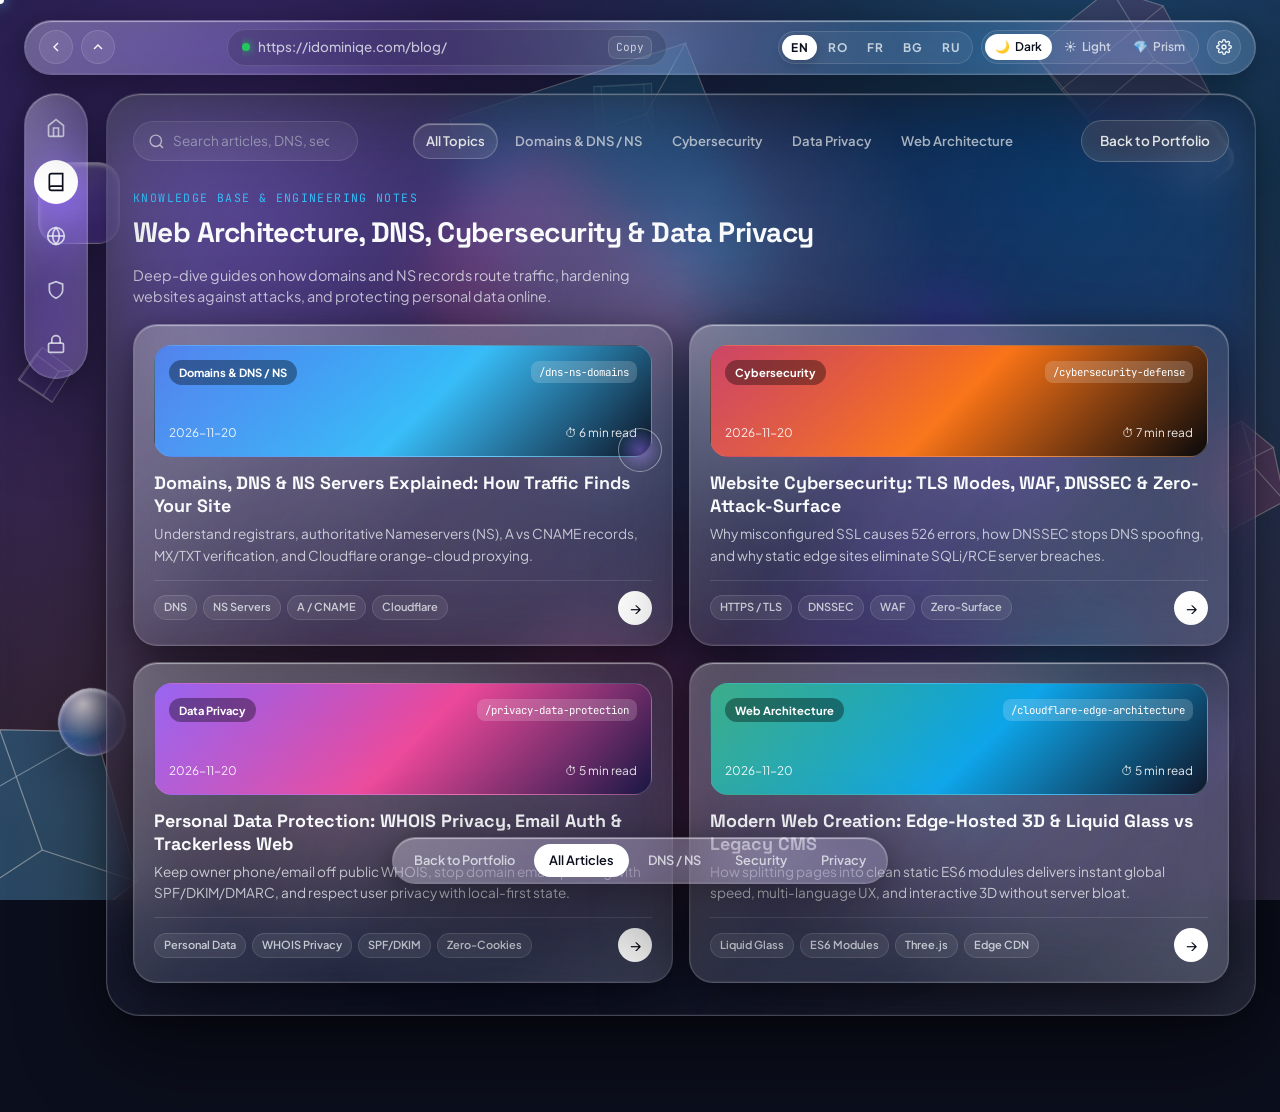
==== blog/index.html @ 0cf62711 "feat: add multi-page blog, dynamic omnibox URL, smooth scroll & 3D cube background animations" ====
<!DOCTYPE html>
<html lang="en" data-palette="aurora" data-lighting="dark">
<head>
  <meta charset="UTF-8" />
  <meta name="viewport" content="width=device-width, initial-scale=1.0, viewport-fit=cover" />
  <meta name="theme-color" content="#0b0e1c" />
  <title>iDominiqe Blog — Web Engineering, DNS, Cybersecurity &amp; Privacy</title>
  <meta name="description" content="Practical guides on websites, domains, DNS, NS servers, cybersecurity, and personal data protection by iDominiqe." />
  <link rel="preconnect" href="https://fonts.googleapis.com" />
  <link rel="preconnect" href="https://fonts.gstatic.com" crossorigin />
  <link href="https://fonts.googleapis.com/css2?family=Inter:wght@400;500;600;700&family=JetBrains+Mono:wght@500;700&family=Plus+Jakarta+Sans:wght@400;500;600;700;800&family=Space+Grotesk:wght@600;700&display=swap" rel="stylesheet" />
  <link rel="stylesheet" href="../css/style.css" />
  <link rel="stylesheet" href="../css/blog.css" />
</head>
<body class="custom-cursor-on">

  <div class="scroll-progress-track" aria-hidden="true"><div class="scroll-progress-bar" id="scroll-progress-bar"></div></div>

  <div class="bg-stage" aria-hidden="true">
    <canvas id="ambient-canvas"></canvas>
    <div class="bg-wallpaper" id="bg-wallpaper"></div>
    <div class="bg-dimmer"></div>
    <div class="bg-noise"></div>
  </div>

  <div class="floating-3d-layer" id="floating-3d-layer" aria-hidden="true">
    <div class="glass-artifact artifact-cube" data-depth="34"></div>
    <div class="glass-artifact artifact-sphere" data-depth="24"></div>
    <div class="glass-artifact artifact-ring" data-depth="40"></div>
    <div class="glass-artifact artifact-prism" data-depth="28"></div>
  </div>

  <div class="spatial-cursor" id="spatial-cursor" aria-hidden="true">
    <div class="cursor-halo" id="cursor-halo"></div>
    <div class="cursor-core" id="cursor-core"></div>
  </div>

  <div class="toast-pill liquid-glass" id="toast-pill" role="status" aria-live="polite"></div>

  <div class="parallax-stage">
    <header class="top-spatial-bar liquid-glass">
      <div class="bar-group">
        <a class="pill-icon-btn" href="../index.html" title="Back to Portfolio" aria-label="Back to Portfolio">
          <svg viewBox="0 0 24 24" fill="none" stroke="currentColor" stroke-width="2"><path d="m15 18-6-6 6-6"/></svg>
        </a>
        <button class="pill-icon-btn" id="scroll-top-btn" title="Scroll to top" aria-label="Scroll to top">
          <svg viewBox="0 0 24 24" fill="none" stroke="currentColor" stroke-width="2"><path d="m18 15-6-6-6 6"/></svg>
        </button>
      </div>

      <div class="domain-omnibox">
        <div class="domain-url">
          <span class="ssl-dot" title="Cloudflare SSL Active"></span>
          <span id="omnibox-url-text">https://idominiqe.com/blog/</span>
        </div>
        <div class="omnibox-actions">
          <button class="kbd-hint" id="copy-domain-btn">Copy</button>
        </div>
      </div>

      <div class="bar-group" style="flex-wrap: wrap;">
        <div class="lang-switcher" role="group" aria-label="Language switcher">
          <button class="lang-btn active" data-lang="en">EN</button>
          <button class="lang-btn" data-lang="ro">RO</button>
          <button class="lang-btn" data-lang="fr">FR</button>
          <button class="lang-btn" data-lang="bg">BG</button>
          <button class="lang-btn" data-lang="ru">RU</button>
        </div>
        <div class="lighting-quick-pill" role="group" aria-label="Lighting mode">
          <button class="light-mode-btn active" data-lighting-set="dark">🌙 <span class="btn-label" data-i18n="lighting.dark">Dark</span></button>
          <button class="light-mode-btn" data-lighting-set="light">☀️ <span class="btn-label" data-i18n="lighting.light">Light</span></button>
          <button class="light-mode-btn" data-lighting-set="iridescent">💎 <span class="btn-label" data-i18n="lighting.iridescent">Prism</span></button>
        </div>
        <button class="pill-icon-btn" id="open-studio-btn" title="Studio Theme & Animations" aria-label="Open Studio Controls">
          <svg viewBox="0 0 24 24" fill="none" stroke="currentColor" stroke-width="2"><circle cx="12" cy="12" r="3"/><path d="M19.4 15a1.65 1.65 0 0 0 .33 1.82l.06.06a2 2 0 1 1-2.83 2.83l-.06-.06a1.65 1.65 0 0 0-1.82-.33 1.65 1.65 0 0 0-1 1.51V21a2 2 0 0 1-4 0v-.09A1.65 1.65 0 0 0 9 19.4a1.65 1.65 0 0 0-1.82.33l-.06.06a2 2 0 1 1-2.83-2.83l.06-.06a1.65 1.65 0 0 0 .33-1.82 1.65 1.65 0 0 0-1.51-1H3a2 2 0 0 1 0-4h.09A1.65 1.65 0 0 0 4.6 9a1.65 1.65 0 0 0-.33-1.82l-.06-.06a2 2 0 1 1 2.83-2.83l.06.06a1.65 1.65 0 0 0 1.82.33H9a1.65 1.65 0 0 0 1-1.51V3a2 2 0 0 1 4 0v.09a1.65 1.65 0 0 0 1 1.51 1.65 1.65 0 0 0 1.82-.33l.06-.06a2 2 0 1 1 2.83 2.83l-.06.06a1.65 1.65 0 0 0-.33 1.82V9c.26.6.86 1 1.51 1H21a2 2 0 0 1 0 4h-.09a1.65 1.65 0 0 0-1.51 1z"/></svg>
        </button>
      </div>
    </header>

    <div class="spatial-workspace">
      <aside class="left-dock liquid-glass" aria-label="Blog navigation">
        <a class="dock-btn" href="../index.html" data-tooltip="Portfolio Home">
          <svg viewBox="0 0 24 24" fill="none" stroke="currentColor" stroke-width="2"><path d="m3 9 9-7 9 7v11a2 2 0 0 1-2 2H5a2 2 0 0 1-2-2z"/><polyline points="9 22 9 12 15 12 15 22"/></svg>
        </a>
        <a class="dock-btn active" href="./index.html" data-tooltip="Blog & Guides">
          <svg viewBox="0 0 24 24" fill="none" stroke="currentColor" stroke-width="2"><path d="M4 19.5v-15A2.5 2.5 0 0 1 6.5 2H20v20H6.5a2.5 2.5 0 0 1 0-5H20"/></svg>
        </a>
        <a class="dock-btn" href="./dns-ns-domains.html" data-tooltip="DNS & NS">
          <svg viewBox="0 0 24 24" fill="none" stroke="currentColor" stroke-width="2"><circle cx="12" cy="12" r="10"/><line x1="2" y1="12" x2="22" y2="12"/><path d="M12 2a15.3 15.3 0 0 1 4 10 15.3 15.3 0 0 1-4 10 15.3 15.3 0 0 1-4-10 15.3 15.3 0 0 1 4-10z"/></svg>
        </a>
        <a class="dock-btn" href="./cybersecurity-defense.html" data-tooltip="Cybersecurity">
          <svg viewBox="0 0 24 24" fill="none" stroke="currentColor" stroke-width="2"><path d="M12 22s8-4 8-10V5l-8-3-8 3v7c0 6 8 10 8 10z"/></svg>
        </a>
        <a class="dock-btn" href="./privacy-data-protection.html" data-tooltip="Data Privacy">
          <svg viewBox="0 0 24 24" fill="none" stroke="currentColor" stroke-width="2"><rect x="3" y="11" width="18" height="11" rx="2"/><path d="M7 11V7a5 5 0 0 1 10 0v4"/></svg>
        </a>
      </aside>

      <main class="main-glass-shell liquid-glass" id="main-shell">
        <div class="shell-header">
          <label class="search-pill">
            <svg viewBox="0 0 24 24" fill="none" stroke="currentColor" stroke-width="2"><circle cx="11" cy="11" r="8"/><path d="m21 21-4.35-4.35"/></svg>
            <input type="search" id="blog-search" data-blog-placeholder="searchPlaceholder" placeholder="Search articles, DNS, security..." />
          </label>

          <nav class="shell-tabs" id="blog-topic-tabs" aria-label="Blog topics"></nav>

          <a href="../index.html" class="btn-secondary-glass" data-blog-i18n="backHome">Back to Portfolio</a>
        </div>

        <section class="shell-section">
          <div class="section-head">
            <div>
              <div class="section-kicker" data-blog-i18n="kicker">Knowledge Base &amp; Engineering Notes</div>
              <h1 class="section-title" data-blog-i18n="heading">Web Architecture, DNS, Cybersecurity &amp; Data Privacy</h1>
            </div>
            <p class="section-sub" data-blog-i18n="sub">Deep-dive guides on how domains and NS records route traffic, hardening websites against attacks, and protecting personal data online.</p>
          </div>

          <div class="blog-grid" id="blog-hub-grid"></div>
        </section>
      </main>
    </div>
  </div>

  <nav class="bottom-pill-nav liquid-glass" aria-label="Blog navigation bar">
    <a class="bottom-nav-btn" href="../index.html" data-blog-i18n="backHome">Home</a>
    <a class="bottom-nav-btn active" href="./index.html" data-blog-i18n="backBlog">Blog</a>
    <a class="bottom-nav-btn" href="./dns-ns-domains.html">DNS / NS</a>
    <a class="bottom-nav-btn" href="./cybersecurity-defense.html">Security</a>
    <a class="bottom-nav-btn" href="./privacy-data-protection.html">Privacy</a>
  </nav>

  <!-- STUDIO FX DRAWER -->
  <div class="studio-drawer-backdrop" id="studio-backdrop"></div>
  <aside class="studio-drawer liquid-glass" id="studio-drawer" aria-label="Studio Controls">
    <div class="panel-head-row">
      <h2 class="panel-title">✨ <span data-i18n="drawer.title">Studio Lighting &amp; Background</span></h2>
      <button class="pill-icon-btn" id="close-studio-btn" aria-label="Close">✕</button>
    </div>

    <div class="drawer-group">
      <span class="drawer-group-title" data-i18n="drawer.animations">Background 3D Animations</span>
      <div class="anim-quick-pills" id="drawer-anim-list"></div>
    </div>

    <div class="drawer-group">
      <span class="drawer-group-title" data-i18n="drawer.palettes">Color Palettes</span>
      <div class="palette-quick-pills" id="drawer-palette-list"></div>
    </div>

    <div class="drawer-group">
      <span class="drawer-group-title" data-i18n="drawer.background">Custom Wallpaper</span>
      <div style="display:flex; gap:6px;">
        <input class="glass-input" id="custom-bg-url" type="url" data-i18n-placeholder="drawer.bgUrlPlaceholder" placeholder="Paste image URL..." />
        <button class="btn-secondary-glass" id="apply-bg-url" style="padding:8px 12px;" data-i18n="drawer.bgApply">Apply</button>
      </div>
      <div style="display:flex; gap:8px; flex-wrap:wrap;">
        <label class="btn-secondary-glass" style="flex:1; justify-content:center;">
          <input type="file" id="upload-bg-file" accept="image/*" hidden />
          <span data-i18n="drawer.bgUpload">Upload Background</span>
        </label>
        <button class="btn-secondary-glass" id="reset-bg-btn" data-i18n="drawer.bgReset">Reset</button>
      </div>
    </div>

    <div class="drawer-group" style="border-bottom:none;">
      <span class="drawer-group-title" data-i18n="drawer.fx">Liquid Glass &amp; Parallax FX</span>
      <label class="slider-row"><span class="slider-label"><span data-i18n="drawer.blur">Blur</span><strong id="val-blur">28px</strong></span><input type="range" id="ctrl-blur" min="8" max="48" value="28" /></label>
      <label class="slider-row"><span class="slider-label"><span data-i18n="drawer.glow">Mouse Glow</span><strong id="val-glow">100%</strong></span><input type="range" id="ctrl-glow" min="0" max="150" value="100" /></label>
      <label class="slider-row"><span class="slider-label"><span data-i18n="drawer.parallax">3D Parallax</span><strong id="val-parallax">100%</strong></span><input type="range" id="ctrl-parallax" min="0" max="160" value="100" /></label>
      <label class="slider-row"><span class="slider-label"><span data-i18n="drawer.bgDim">Dimming</span><strong id="val-dim">28%</strong></span><input type="range" id="ctrl-dim" min="0" max="75" value="28" /></label>
      <label class="slider-row"><span class="slider-label"><span data-i18n="drawer.bgBlur">BG Blur</span><strong id="val-bgblur">0px</strong></span><input type="range" id="ctrl-bgblur" min="0" max="24" value="0" /></label>
      <label style="display:flex; justify-content:space-between; font-size:0.82rem; cursor:pointer;"><span data-i18n="drawer.shards">Floating 3D Shards</span><input type="checkbox" id="ctrl-shards" checked /></label>
      <label style="display:flex; justify-content:space-between; font-size:0.82rem; cursor:pointer;"><span data-i18n="drawer.cursor">Spatial Cursor</span><input type="checkbox" id="ctrl-cursor" checked /></label>
    </div>
  </aside>

  <script type="module" src="../js/blog.js"></script>
</body>
</html>
---- css/style.css ----
/* ==========================================================================
   iDominiqe Spatial OS — Liquid Glass Portfolio & Studio Stylesheet
   ========================================================================== */

:root {
  /* Active Palette Tokens (default: aurora) */
  --bg-1: #0b0e1c;
  --bg-2: #151436;
  --bg-3: #102a43;
  --orb-1: rgba(139, 92, 246, 0.58);
  --orb-2: rgba(56, 189, 248, 0.48);
  --orb-3: rgba(244, 114, 182, 0.42);
  --orb-4: rgba(251, 146, 60, 0.30);

  --accent: #8b5cf6;
  --accent-2: #38bdf8;
  --accent-3: #f472b6;
  --accent-glow: rgba(139, 92, 246, 0.45);
  --cta-bg: #ffffff;
  --cta-fg: #0b0e1c;

  /* Liquid Glass Surface Tokens (default: dark) */
  --glass-shell: rgba(24, 27, 46, 0.44);
  --glass-card: rgba(255, 255, 255, 0.075);
  --glass-card-hover: rgba(255, 255, 255, 0.125);
  --glass-pill: rgba(255, 255, 255, 0.10);
  --glass-modal: rgba(18, 20, 36, 0.78);
  --glass-border: rgba(255, 255, 255, 0.22);
  --glass-border-soft: rgba(255, 255, 255, 0.12);
  --glass-highlight: rgba(255, 255, 255, 0.48);
  --glass-refract: rgba(255, 255, 255, 0.08);
  --glass-shadow: 0 32px 90px rgba(0, 0, 0, 0.48), 0 8px 28px rgba(0, 0, 0, 0.28);

  --text-primary: #f8fafc;
  --text-secondary: rgba(241, 245, 249, 0.76);
  --text-muted: rgba(226, 232, 240, 0.54);
  --caustic-color: rgba(255, 255, 255, 0.20);
  --ring-track: rgba(255, 255, 255, 0.12);

  /* Interactive FX Controls */
  --glass-blur: 28px;
  --glow-strength: 1;
  --parallax-depth: 1;
  --bg-dim: 0.28;
  --bg-image-blur: 0px;

  /* Typography & Radii */
  --font-sans: "Plus Jakarta Sans", "Inter", system-ui, -apple-system, sans-serif;
  --font-display: "Space Grotesk", "Plus Jakarta Sans", sans-serif;
  --font-mono: "JetBrains Mono", ui-monospace, SFMono-Regular, monospace;
  --radius-shell: 34px;
  --radius-card: 24px;
  --radius-pill: 999px;
}

/* ---------------- COLOR PALETTES ---------------- */
html[data-palette="aurora"] {
  --bg-1: #0b0e1c;
  --bg-2: #18133a;
  --bg-3: #0f2c47;
  --orb-1: rgba(139, 92, 246, 0.58);
  --orb-2: rgba(56, 189, 248, 0.50);
  --orb-3: rgba(244, 114, 182, 0.44);
  --orb-4: rgba(251, 146, 60, 0.30);
  --accent: #8b5cf6;
  --accent-2: #38bdf8;
  --accent-3: #f472b6;
  --accent-glow: rgba(139, 92, 246, 0.48);
}

html[data-palette="vision"] {
  --bg-1: #1d1c1a;
  --bg-2: #2d2b27;
  --bg-3: #3e3a34;
  --orb-1: rgba(226, 214, 198, 0.36);
  --orb-2: rgba(167, 178, 194, 0.34);
  --orb-3: rgba(214, 184, 148, 0.32);
  --orb-4: rgba(120, 130, 145, 0.28);
  --accent: #e5dfd5;
  --accent-2: #93c5fd;
  --accent-3: #fbbf24;
  --accent-glow: rgba(229, 223, 213, 0.32);
}

html[data-palette="cyber"] {
  --bg-1: #09080f;
  --bg-2: #1f0a14;
  --bg-3: #101729;
  --orb-1: rgba(244, 63, 94, 0.56);
  --orb-2: rgba(249, 115, 22, 0.44);
  --orb-3: rgba(56, 189, 248, 0.38);
  --orb-4: rgba(168, 85, 247, 0.32);
  --accent: #f43f5e;
  --accent-2: #fb923c;
  --accent-3: #38bdf8;
  --accent-glow: rgba(244, 63, 94, 0.48);
}

html[data-palette="emerald"] {
  --bg-1: #061316;
  --bg-2: #0a2524;
  --bg-3: #102a3c;
  --orb-1: rgba(16, 185, 129, 0.52);
  --orb-2: rgba(34, 211, 238, 0.44);
  --orb-3: rgba(250, 204, 21, 0.32);
  --orb-4: rgba(52, 211, 153, 0.34);
  --accent: #10b981;
  --accent-2: #22d3ee;
  --accent-3: #facc15;
  --accent-glow: rgba(16, 185, 129, 0.46);
}

html[data-palette="sunset"] {
  --bg-1: #160c1a;
  --bg-2: #2e1227;
  --bg-3: #321b20;
  --orb-1: rgba(251, 113, 133, 0.54);
  --orb-2: rgba(251, 146, 60, 0.48);
  --orb-3: rgba(192, 132, 252, 0.44);
  --orb-4: rgba(253, 224, 71, 0.30);
  --accent: #fb7185;
  --accent-2: #fb923c;
  --accent-3: #c084fc;
  --accent-glow: rgba(251, 113, 133, 0.48);
}

html[data-palette="arctic"] {
  --bg-1: #091221;
  --bg-2: #122440;
  --bg-3: #173454;
  --orb-1: rgba(96, 165, 250, 0.52);
  --orb-2: rgba(165, 243, 252, 0.44);
  --orb-3: rgba(129, 140, 248, 0.42);
  --orb-4: rgba(226, 232, 240, 0.28);
  --accent: #60a5fa;
  --accent-2: #67e8f9;
  --accent-3: #818cf8;
  --accent-glow: rgba(96, 165, 250, 0.48);
}

/* ---------------- LIGHTING MODES ---------------- */
html[data-lighting="light"] {
  --glass-shell: rgba(255, 255, 255, 0.46);
  --glass-card: rgba(255, 255, 255, 0.42);
  --glass-card-hover: rgba(255, 255, 255, 0.62);
  --glass-pill: rgba(255, 255, 255, 0.52);
  --glass-modal: rgba(246, 248, 255, 0.86);
  --glass-border: rgba(255, 255, 255, 0.78);
  --glass-border-soft: rgba(255, 255, 255, 0.55);
  --glass-highlight: rgba(255, 255, 255, 0.95);
  --glass-refract: rgba(255, 255, 255, 0.38);
  --glass-shadow: 0 28px 80px rgba(30, 41, 59, 0.16), 0 8px 24px rgba(30, 41, 59, 0.08);
  --text-primary: #0f172a;
  --text-secondary: rgba(15, 23, 42, 0.76);
  --text-muted: rgba(30, 41, 59, 0.56);
  --caustic-color: rgba(255, 255, 255, 0.65);
  --ring-track: rgba(15, 23, 42, 0.12);
  --cta-bg: #0f172a;
  --cta-fg: #ffffff;
  --bg-dim: 0.04;
}

html[data-lighting="light"][data-palette="aurora"] {
  --bg-1: #eef2ff;
  --bg-2: #e0f2fe;
  --bg-3: #fce7f3;
}
html[data-lighting="light"][data-palette="vision"] {
  --bg-1: #ebe7e1;
  --bg-2: #dfd9cf;
  --bg-3: #ece9e4;
  --accent: #334155;
}
html[data-lighting="light"][data-palette="cyber"] {
  --bg-1: #fff1f2;
  --bg-2: #ffedd5;
  --bg-3: #f1f5f9;
}
html[data-lighting="light"][data-palette="emerald"] {
  --bg-1: #ecfdf5;
  --bg-2: #cffafe;
  --bg-3: #f0fdf4;
}
html[data-lighting="light"][data-palette="sunset"] {
  --bg-1: #fff1f2;
  --bg-2: #ffedd5;
  --bg-3: #fae8ff;
}
html[data-lighting="light"][data-palette="arctic"] {
  --bg-1: #eff6ff;
  --bg-2: #ecfeff;
  --bg-3: #eef2ff;
}

html[data-lighting="iridescent"] {
  --glass-shell: linear-gradient(135deg, rgba(255, 255, 255, 0.24), rgba(167, 139, 250, 0.14) 50%, rgba(56, 189, 248, 0.18));
  --glass-card: rgba(255, 255, 255, 0.14);
  --glass-card-hover: rgba(255, 255, 255, 0.24);
  --glass-pill: rgba(255, 255, 255, 0.18);
  --glass-border: rgba(255, 255, 255, 0.42);
  --glass-highlight: rgba(255, 255, 255, 0.80);
  --caustic-color: rgba(186, 230, 253, 0.34);
}

/* ---------------- RESET & BASE ---------------- */
*,
*::before,
*::after {
  box-sizing: border-box;
  margin: 0;
  padding: 0;
}

html {
  scroll-behavior: auto;
  font-size: 16px;
}

body {
  min-height: 100vh;
  font-family: var(--font-sans);
  color: var(--text-primary);
  background: var(--bg-1);
  overflow-x: hidden;
  line-height: 1.5;
  -webkit-font-smoothing: antialiased;
  transition: background 0.55s ease, color 0.4s ease;
}

button,
input,
select,
textarea {
  font: inherit;
  color: inherit;
}

a {
  color: inherit;
  text-decoration: none;
}

/* ---------------- AMBIENT BACKGROUND & CUSTOM WALLPAPER ---------------- */
.bg-stage {
  position: fixed;
  inset: 0;
  z-index: 0;
  overflow: hidden;
  pointer-events: none;
  background:
    radial-gradient(circle at 15% 20%, var(--orb-1), transparent 52%),
    radial-gradient(circle at 85% 18%, var(--orb-2), transparent 50%),
    radial-gradient(circle at 78% 82%, var(--orb-3), transparent 52%),
    radial-gradient(circle at 22% 85%, var(--orb-4), transparent 50%),
    linear-gradient(135deg, var(--bg-1), var(--bg-2) 55%, var(--bg-3));
  transition: background 0.6s ease;
}

#ambient-canvas {
  position: absolute;
  inset: 0;
  width: 100%;
  height: 100%;
  opacity: 0.92;
}

.bg-wallpaper {
  position: absolute;
  inset: -20px;
  background-size: cover;
  background-position: center;
  opacity: 0;
  filter: blur(var(--bg-image-blur));
  transform: scale(1.04);
  transition: opacity 0.6s ease, filter 0.3s ease;
}

.bg-wallpaper.active {
  opacity: 1;
}

.bg-dimmer {
  position: absolute;
  inset: 0;
  background: rgba(5, 8, 18, var(--bg-dim));
  transition: background 0.4s ease;
}

.bg-noise {
  position: absolute;
  inset: 0;
  opacity: 0.035;
  background-image: radial-gradient(rgba(255, 255, 255, 0.8) 0.5px, transparent 0.5px);
  background-size: 4px 4px;
}

/* ---------------- CUSTOM SPATIAL CURSOR ---------------- */
.spatial-cursor {
  position: fixed;
  top: 0;
  left: 0;
  pointer-events: none;
  z-index: 9999;
  mix-blend-mode: screen;
  opacity: 0;
  transition: opacity 0.25s ease;
}

body.custom-cursor-on .spatial-cursor {
  opacity: 1;
}

.cursor-halo {
  position: fixed;
  width: 44px;
  height: 44px;
  border-radius: 50%;
  border: 1px solid rgba(255, 255, 255, 0.42);
  background: radial-gradient(circle, var(--accent-glow) 0%, transparent 72%);
  transform: translate(-50%, -50%);
  transition: width 0.22s ease, height 0.22s ease, border-color 0.22s ease;
  backdrop-filter: blur(2px);
}

.cursor-core {
  position: fixed;
  width: 8px;
  height: 8px;
  border-radius: 50%;
  background: #ffffff;
  box-shadow: 0 0 14px var(--accent-2);
  transform: translate(-50%, -50%);
}

.spatial-cursor.is-hover .cursor-halo {
  width: 64px;
  height: 64px;
  border-color: var(--accent-2);
}

@media (hover: none), (pointer: coarse) {
  .spatial-cursor {
    display: none !important;
  }
}

/* ---------------- LIQUID GLASS MIXIN CLASS ---------------- */
.liquid-glass {
  position: relative;
  background: var(--glass-card);
  backdrop-filter: blur(var(--glass-blur)) saturate(180%);
  -webkit-backdrop-filter: blur(var(--glass-blur)) saturate(180%);
  border: 1px solid var(--glass-border);
  box-shadow:
    inset 0 1px 1px var(--glass-highlight),
    inset 0 -1px 1px var(--glass-refract),
    var(--glass-shadow);
  overflow: hidden;
  transition:
    transform 0.35s cubic-bezier(0.22, 1, 0.36, 1),
    background 0.3s ease,
    border-color 0.3s ease,
    box-shadow 0.35s ease;
}

.liquid-glass::before {
  content: "";
  position: absolute;
  inset: 0;
  border-radius: inherit;
  pointer-events: none;
  background: radial-gradient(
    420px circle at var(--mx, 50%) var(--my, 20%),
    var(--caustic-color),
    transparent 62%
  );
  opacity: calc(0.85 * var(--glow-strength));
  transition: opacity 0.3s ease;
  z-index: 0;
}

.liquid-glass::after {
  content: "";
  position: absolute;
  inset: 0;
  border-radius: inherit;
  pointer-events: none;
  background: linear-gradient(
    125deg,
    rgba(255, 255, 255, 0.22) 0%,
    rgba(255, 255, 255, 0.03) 34%,
    transparent 56%,
    rgba(255, 255, 255, 0.09) 100%
  );
  z-index: 0;
}

.liquid-glass > * {
  position: relative;
  z-index: 1;
}

/* ---------------- FLOATING 3D PARALLAX SHAPES ---------------- */
.parallax-stage {
  position: relative;
  z-index: 2;
  min-height: 100vh;
  padding: 20px 24px 96px;
  display: flex;
  flex-direction: column;
  align-items: center;
  perspective: 1800px;
}

.floating-3d-layer {
  position: fixed;
  inset: 0;
  pointer-events: none;
  z-index: 1;
  perspective: 1400px;
  transition: opacity 0.4s ease;
}

body.no-shards .floating-3d-layer {
  opacity: 0;
}

.glass-artifact {
  position: absolute;
  backdrop-filter: blur(18px) saturate(190%);
  -webkit-backdrop-filter: blur(18px) saturate(190%);
  border: 1px solid rgba(255, 255, 255, 0.45);
  box-shadow:
    inset 0 2px 4px rgba(255, 255, 255, 0.72),
    inset 0 -4px 14px rgba(139, 92, 246, 0.22),
    0 20px 50px rgba(0, 0, 0, 0.25);
  will-change: transform;
}

.artifact-cube {
  top: 18%;
  left: 3%;
  width: 82px;
  height: 82px;
  border-radius: 22px;
  background: linear-gradient(135deg, rgba(255, 255, 255, 0.34), rgba(139, 92, 246, 0.18));
}

.artifact-sphere {
  bottom: 16%;
  left: 4.5%;
  width: 68px;
  height: 68px;
  border-radius: 50%;
  background: radial-gradient(circle at 30% 28%, rgba(255, 255, 255, 0.78), rgba(56, 189, 248, 0.22) 55%, rgba(244, 114, 182, 0.22));
}

.artifact-ring {
  bottom: 11%;
  right: 3.5%;
  width: 114px;
  height: 114px;
  border-radius: 50%;
  border: 18px solid rgba(255, 255, 255, 0.22);
  background: transparent;
  box-shadow:
    inset 0 2px 6px rgba(255, 255, 255, 0.55),
    0 22px 45px rgba(0, 0, 0, 0.25);
}

.artifact-prism {
  top: 14%;
  right: 4%;
  width: 58px;
  height: 58px;
  border-radius: 16px;
  background: linear-gradient(145deg, rgba(255, 255, 255, 0.42), rgba(251, 146, 60, 0.22));
}

/* ---------------- TOP FLOATING SPATIAL BAR (Ref Image 1 & 2) ---------------- */
.top-spatial-bar {
  width: min(1240px, 100%);
  display: flex;
  align-items: center;
  justify-content: space-between;
  gap: 12px;
  padding: 8px 14px;
  border-radius: var(--radius-pill);
  margin-bottom: 18px;
  z-index: 30;
  position: sticky;
  top: 14px;
  background: var(--glass-pill);
}

.bar-group {
  display: flex;
  align-items: center;
  gap: 8px;
}

.pill-icon-btn {
  width: 34px;
  height: 34px;
  border-radius: 50%;
  border: 1px solid var(--glass-border-soft);
  background: rgba(255, 255, 255, 0.08);
  display: inline-flex;
  align-items: center;
  justify-content: center;
  cursor: pointer;
  transition: transform 0.2s ease, background 0.2s ease, border-color 0.2s ease;
}

.pill-icon-btn:hover {
  transform: translateY(-1px) scale(1.04);
  background: rgba(255, 255, 255, 0.18);
  border-color: var(--glass-highlight);
}

.pill-icon-btn svg {
  width: 16px;
  height: 16px;
}

.domain-omnibox {
  flex: 1;
  max-width: 440px;
  display: flex;
  align-items: center;
  justify-content: space-between;
  gap: 10px;
  padding: 6px 14px;
  border-radius: var(--radius-pill);
  border: 1px solid var(--glass-border-soft);
  background: rgba(0, 0, 0, 0.14);
  font-size: 0.84rem;
  color: var(--text-secondary);
}

html[data-lighting="light"] .domain-omnibox {
  background: rgba(255, 255, 255, 0.45);
}

.domain-url {
  display: flex;
  align-items: center;
  gap: 8px;
  font-weight: 500;
  white-space: nowrap;
  overflow: hidden;
  text-overflow: ellipsis;
}

.ssl-dot {
  width: 8px;
  height: 8px;
  border-radius: 50%;
  background: #22c55e;
  box-shadow: 0 0 10px #22c55e;
  flex-shrink: 0;
}

.omnibox-actions {
  display: flex;
  align-items: center;
  gap: 6px;
}

.kbd-hint {
  font-family: var(--font-mono);
  font-size: 0.7rem;
  padding: 2px 7px;
  border-radius: 8px;
  border: 1px solid var(--glass-border-soft);
  background: rgba(255, 255, 255, 0.08);
  cursor: pointer;
}

.lang-switcher {
  display: inline-flex;
  align-items: center;
  padding: 3px;
  border-radius: var(--radius-pill);
  border: 1px solid var(--glass-border-soft);
  background: rgba(255, 255, 255, 0.06);
  gap: 2px;
}

.lang-btn {
  border: none;
  background: transparent;
  padding: 4px 9px;
  border-radius: var(--radius-pill);
  font-size: 0.74rem;
  font-weight: 700;
  letter-spacing: 0.04em;
  cursor: pointer;
  color: var(--text-secondary);
  transition: background 0.2s ease, color 0.2s ease, transform 0.2s ease;
}

.lang-btn.active {
  background: var(--cta-bg);
  color: var(--cta-fg);
  box-shadow: 0 4px 12px rgba(0, 0, 0, 0.2);
}

.lighting-quick-pill {
  display: inline-flex;
  align-items: center;
  padding: 3px;
  border-radius: var(--radius-pill);
  border: 1px solid var(--glass-border-soft);
  background: rgba(255, 255, 255, 0.06);
  gap: 2px;
}

.light-mode-btn {
  border: none;
  background: transparent;
  padding: 4px 10px;
  border-radius: var(--radius-pill);
  font-size: 0.75rem;
  font-weight: 600;
  cursor: pointer;
  color: var(--text-secondary);
  display: inline-flex;
  align-items: center;
  gap: 5px;
  transition: background 0.2s ease, color 0.2s ease;
}

.light-mode-btn.active {
  background: var(--cta-bg);
  color: var(--cta-fg);
}

/* ---------------- WORKSPACE GRID: LEFT DOCK + MAIN SHELL ---------------- */
.spatial-workspace {
  width: min(1340px, 100%);
  display: grid;
  grid-template-columns: 64px minmax(0, 1fr);
  gap: 18px;
  align-items: start;
  transform-style: preserve-3d;
}

/* Left Detached Dock (Ref Image 1 & 2) */
.left-dock {
  position: sticky;
  top: 84px;
  display: flex;
  flex-direction: column;
  align-items: center;
  gap: 10px;
  padding: 12px 8px;
  border-radius: var(--radius-pill);
  z-index: 20;
}

.dock-btn {
  width: 44px;
  height: 44px;
  border-radius: 50%;
  border: 1px solid transparent;
  background: transparent;
  color: var(--text-secondary);
  display: flex;
  align-items: center;
  justify-content: center;
  cursor: pointer;
  position: relative;
  transition: transform 0.24s cubic-bezier(0.22, 1, 0.36, 1), background 0.24s ease, color 0.24s ease, border-color 0.24s ease;
}

.dock-btn:hover {
  transform: scale(1.1);
  background: rgba(255, 255, 255, 0.14);
  color: var(--text-primary);
}

.dock-btn.active {
  background: var(--cta-bg);
  color: var(--cta-fg);
  box-shadow: 0 8px 20px var(--accent-glow);
}

.dock-btn svg {
  width: 20px;
  height: 20px;
}

.dock-btn[data-tooltip]::after {
  content: attr(data-tooltip);
  position: absolute;
  left: 56px;
  white-space: nowrap;
  padding: 5px 11px;
  border-radius: 10px;
  font-size: 0.75rem;
  font-weight: 600;
  background: var(--glass-modal);
  color: var(--text-primary);
  border: 1px solid var(--glass-border);
  backdrop-filter: blur(14px);
  opacity: 0;
  pointer-events: none;
  transform: translateX(-6px);
  transition: opacity 0.2s ease, transform 0.2s ease;
}

.dock-btn:hover::after {
  opacity: 1;
  transform: translateX(0);
}

.dock-divider {
  width: 26px;
  height: 1px;
  background: var(--glass-border-soft);
  margin: 2px 0;
}

/* ---------------- MAIN GLASS SHELL ---------------- */
.main-glass-shell {
  border-radius: var(--radius-shell);
  background: var(--glass-shell);
  padding: 26px;
  transform-style: preserve-3d;
  will-change: transform;
}

/* Shell Header (Search + Category Tabs + Profile) */
.shell-header {
  display: flex;
  flex-wrap: wrap;
  align-items: center;
  justify-content: space-between;
  gap: 10px;
  margin-bottom: 22px;
}

.search-pill {
  display: flex;
  align-items: center;
  gap: 8px;
  padding: 9px 14px;
  border-radius: var(--radius-pill);
  border: 1px solid var(--glass-border-soft);
  background: var(--glass-card);
  min-width: 190px;
  flex: 0 1 225px;
}

.search-pill svg {
  width: 17px;
  height: 17px;
  opacity: 0.72;
  flex-shrink: 0;
}

.search-pill input {
  width: 100%;
  border: none;
  outline: none;
  background: transparent;
  font-size: 0.85rem;
  color: var(--text-primary);
}

.search-pill input::placeholder {
  color: var(--text-muted);
}

.shell-tabs {
  display: flex;
  flex-wrap: wrap;
  align-items: center;
  gap: 4px;
}

.shell-tab {
  border: 1px solid transparent;
  background: transparent;
  padding: 7px 12px;
  border-radius: var(--radius-pill);
  font-size: 0.82rem;
  font-weight: 600;
  color: var(--text-secondary);
  cursor: pointer;
  transition: all 0.22s ease;
}

.shell-tab:hover {
  background: rgba(255, 255, 255, 0.10);
  color: var(--text-primary);
}

.shell-tab.active {
  background: var(--glass-pill);
  border-color: var(--glass-border);
  color: var(--text-primary);
  box-shadow: inset 0 1px 1px var(--glass-highlight);
}

.profile-pill {
  display: flex;
  align-items: center;
  gap: 10px;
  padding: 5px 14px 5px 6px;
  border-radius: var(--radius-pill);
  border: 1px solid var(--glass-border-soft);
  background: var(--glass-card);
  cursor: pointer;
  transition: transform 0.2s ease, border-color 0.2s ease;
}

.profile-pill:hover {
  transform: translateY(-1px);
  border-color: var(--glass-highlight);
}

.avatar-orb {
  width: 34px;
  height: 34px;
  border-radius: 50%;
  background: linear-gradient(135deg, var(--accent), var(--accent-2), var(--accent-3));
  display: flex;
  align-items: center;
  justify-content: center;
  font-family: var(--font-display);
  font-weight: 800;
  font-size: 0.85rem;
  color: #ffffff;
  box-shadow: 0 4px 14px var(--accent-glow);
}

.profile-meta {
  display: flex;
  flex-direction: column;
  line-height: 1.15;
}

.profile-name {
  font-size: 0.84rem;
  font-weight: 700;
}

.profile-handle {
  font-size: 0.71rem;
  color: var(--text-muted);
}

/* ---------------- SECTIONS & BENTO OVERVIEW ---------------- */
.shell-section {
  margin-bottom: 34px;
  scroll-margin-top: 96px;
}

.shell-section:last-child {
  margin-bottom: 6px;
}

.section-head {
  display: flex;
  flex-wrap: wrap;
  align-items: flex-end;
  justify-content: space-between;
  gap: 12px;
  margin-bottom: 16px;
}

.section-kicker {
  display: inline-flex;
  align-items: center;
  gap: 7px;
  font-family: var(--font-mono);
  font-size: 0.72rem;
  text-transform: uppercase;
  letter-spacing: 0.12em;
  color: var(--accent-2);
  margin-bottom: 4px;
}

.section-title {
  font-family: var(--font-display);
  font-size: clamp(1.3rem, 2.2vw, 1.75rem);
  font-weight: 700;
  letter-spacing: -0.02em;
}

.section-sub {
  font-size: 0.9rem;
  color: var(--text-secondary);
  max-width: 560px;
}

/* Bento Overview Layout (Ref Images 1, 2, 3 Combined) */
.bento-overview {
  display: grid;
  grid-template-columns: 300px minmax(0, 1fr);
  gap: 18px;
}

.bento-col-side {
  display: flex;
  flex-direction: column;
  gap: 16px;
}

.bento-panel {
  border-radius: var(--radius-card);
  padding: 18px;
}

.panel-head-row {
  display: flex;
  align-items: center;
  justify-content: space-between;
  margin-bottom: 12px;
}

.panel-title {
  font-size: 0.95rem;
  font-weight: 700;
  display: flex;
  align-items: center;
  gap: 7px;
}

.panel-badge {
  font-size: 0.72rem;
  font-weight: 600;
  padding: 3px 9px;
  border-radius: var(--radius-pill);
  background: rgba(255, 255, 255, 0.1);
  border: 1px solid var(--glass-border-soft);
  color: var(--text-secondary);
}

/* Mini Featured Queue (Ref Image 1 Left Sidebar) */
.mini-build-list {
  display: flex;
  flex-direction: column;
  gap: 10px;
}

.mini-build-item {
  display: grid;
  grid-template-columns: 62px minmax(0, 1fr) 30px;
  align-items: center;
  gap: 10px;
  padding: 8px;
  border-radius: 16px;
  border: 1px solid var(--glass-border-soft);
  background: rgba(255, 255, 255, 0.04);
  cursor: pointer;
  transition: transform 0.22s ease, background 0.22s ease, border-color 0.22s ease;
}

.mini-build-item:hover,
.mini-build-item.active {
  transform: translateX(3px);
  background: var(--glass-card-hover);
  border-color: var(--glass-highlight);
}

.mini-thumb {
  width: 62px;
  height: 44px;
  border-radius: 11px;
  display: flex;
  align-items: center;
  justify-content: center;
  font-family: var(--font-mono);
  font-size: 0.68rem;
  font-weight: 700;
  color: #ffffff;
  position: relative;
  overflow: hidden;
}

.mini-info h4 {
  font-size: 0.83rem;
  font-weight: 700;
  white-space: nowrap;
  overflow: hidden;
  text-overflow: ellipsis;
}

.mini-info p {
  font-size: 0.72rem;
  color: var(--text-muted);
  white-space: nowrap;
  overflow: hidden;
  text-overflow: ellipsis;
}

.mini-play {
  width: 28px;
  height: 28px;
  border-radius: 50%;
  background: rgba(255, 255, 255, 0.14);
  display: flex;
  align-items: center;
  justify-content: center;
}

/* Social App Grid (Ref Image 2 AirDrop/Apps Grid) */
.social-app-grid {
  display: grid;
  grid-template-columns: repeat(3, 1fr);
  gap: 10px;
}

.social-app-tile {
  display: flex;
  flex-direction: column;
  align-items: center;
  gap: 6px;
  padding: 11px 6px;
  border-radius: 16px;
  border: 1px solid var(--glass-border-soft);
  background: rgba(255, 255, 255, 0.05);
  transition: transform 0.24s ease, background 0.24s ease, border-color 0.24s ease;
}

.social-app-tile:hover {
  transform: translateY(-3px) scale(1.03);
  background: var(--glass-card-hover);
  border-color: var(--glass-highlight);
}

.social-app-icon {
  width: 36px;
  height: 36px;
  border-radius: 11px;
  display: flex;
  align-items: center;
  justify-content: center;
  color: #ffffff;
  box-shadow: 0 6px 16px rgba(0, 0, 0, 0.22);
}

.social-app-icon svg {
  width: 18px;
  height: 18px;
}

.social-app-tile span {
  font-size: 0.71rem;
  font-weight: 600;
  color: var(--text-secondary);
}

/* Featured Hero Spotlight Card (Ref Image 1 Hero) */
.hero-spotlight {
  border-radius: 28px;
  min-height: 340px;
  padding: 28px;
  display: flex;
  flex-direction: column;
  justify-content: space-between;
  position: relative;
  overflow: hidden;
  transform-style: preserve-3d;
}

.hero-visual-bg {
  position: absolute;
  inset: 0;
  z-index: 0;
  transition: opacity 0.45s ease, transform 0.6s ease;
  opacity: 0.9;
}

.hero-visual-overlay {
  position: absolute;
  inset: 0;
  z-index: 0;
  background: linear-gradient(95deg, rgba(8, 11, 24, 0.84) 0%, rgba(8, 11, 24, 0.56) 54%, rgba(8, 11, 24, 0.22) 100%);
}

html[data-lighting="light"] .hero-visual-overlay {
  background: linear-gradient(95deg, rgba(255, 255, 255, 0.88) 0%, rgba(255, 255, 255, 0.62) 56%, rgba(255, 255, 255, 0.24) 100%);
}

.hero-top-row {
  display: flex;
  flex-wrap: wrap;
  align-items: center;
  justify-content: space-between;
  gap: 10px;
}

.hero-status-chip {
  display: inline-flex;
  align-items: center;
  gap: 7px;
  padding: 6px 13px;
  border-radius: var(--radius-pill);
  font-size: 0.76rem;
  font-weight: 700;
  background: rgba(255, 255, 255, 0.16);
  border: 1px solid rgba(255, 255, 255, 0.28);
  backdrop-filter: blur(12px);
}

.hero-content {
  max-width: 600px;
  margin: 22px 0 20px;
}

.hero-tags {
  display: flex;
  flex-wrap: wrap;
  gap: 7px;
  margin-bottom: 12px;
}

.glass-tag {
  padding: 4px 11px;
  border-radius: var(--radius-pill);
  font-size: 0.73rem;
  font-weight: 600;
  background: rgba(255, 255, 255, 0.14);
  border: 1px solid rgba(255, 255, 255, 0.22);
  backdrop-filter: blur(8px);
}

.hero-title {
  font-family: var(--font-display);
  font-size: clamp(1.75rem, 3.2vw, 2.55rem);
  font-weight: 800;
  line-height: 1.12;
  letter-spacing: -0.025em;
  margin-bottom: 10px;
}

.hero-desc {
  font-size: 0.95rem;
  color: var(--text-secondary);
  line-height: 1.55;
}

.hero-bottom-row {
  display: flex;
  flex-wrap: wrap;
  align-items: center;
  justify-content: space-between;
  gap: 14px;
}

.hero-cta-group {
  display: flex;
  flex-wrap: wrap;
  align-items: center;
  gap: 10px;
}

.btn-primary-glass {
  border: none;
  background: var(--cta-bg);
  color: var(--cta-fg);
  padding: 11px 20px;
  border-radius: var(--radius-pill);
  font-size: 0.86rem;
  font-weight: 700;
  display: inline-flex;
  align-items: center;
  gap: 8px;
  cursor: pointer;
  box-shadow: 0 10px 26px rgba(0, 0, 0, 0.22);
  transition: transform 0.22s ease, box-shadow 0.22s ease;
}

.btn-primary-glass:hover {
  transform: translateY(-2px);
  box-shadow: 0 14px 32px var(--accent-glow);
}

.btn-secondary-glass {
  border: 1px solid var(--glass-border);
  background: rgba(255, 255, 255, 0.12);
  color: var(--text-primary);
  padding: 10px 18px;
  border-radius: var(--radius-pill);
  font-size: 0.85rem;
  font-weight: 600;
  display: inline-flex;
  align-items: center;
  gap: 8px;
  cursor: pointer;
  backdrop-filter: blur(12px);
  transition: transform 0.22s ease, background 0.22s ease, border-color 0.22s ease;
}

.btn-secondary-glass:hover {
  transform: translateY(-2px);
  background: rgba(255, 255, 255, 0.22);
  border-color: var(--glass-highlight);
}

.carousel-controls {
  display: flex;
  align-items: center;
  gap: 8px;
}

/* Sub-row inside Main Bento Right Column (Ref Images 2 & 3) */
.bento-sub-grid {
  display: grid;
  grid-template-columns: repeat(2, minmax(0, 1fr));
  gap: 16px;
  margin-top: 16px;
}

.palette-quick-pills {
  display: grid;
  grid-template-columns: repeat(3, 1fr);
  gap: 8px;
  margin-top: 10px;
}

.palette-chip {
  display: flex;
  align-items: center;
  gap: 7px;
  padding: 8px 10px;
  border-radius: 14px;
  border: 1px solid var(--glass-border-soft);
  background: rgba(255, 255, 255, 0.05);
  font-size: 0.75rem;
  font-weight: 600;
  cursor: pointer;
  transition: transform 0.2s ease, border-color 0.2s ease, background 0.2s ease;
}

.palette-chip:hover {
  transform: translateY(-1px);
  background: rgba(255, 255, 255, 0.12);
}

.palette-chip.active {
  border-color: var(--glass-highlight);
  background: rgba(255, 255, 255, 0.18);
}

.swatch-dot {
  width: 14px;
  height: 14px;
  border-radius: 50%;
  flex-shrink: 0;
  border: 1px solid rgba(255, 255, 255, 0.6);
}

/* ---------------- PORTFOLIO GRID (Ref Image 1 Bottom Cards + Rich Details) ---------------- */
.portfolio-grid {
  display: grid;
  grid-template-columns: repeat(3, minmax(0, 1fr));
  gap: 16px;
}

.project-card {
  border-radius: var(--radius-card);
  padding: 16px;
  display: flex;
  flex-direction: column;
  justify-content: space-between;
  gap: 14px;
  transform-style: preserve-3d;
  cursor: pointer;
}

.project-card:hover {
  background: var(--glass-card-hover);
  border-color: var(--glass-highlight);
}

.project-preview-box {
  height: 158px;
  border-radius: 18px;
  position: relative;
  overflow: hidden;
  border: 1px solid rgba(255, 255, 255, 0.22);
  display: flex;
  flex-direction: column;
  justify-content: space-between;
  padding: 13px;
}

.project-preview-top {
  display: flex;
  align-items: center;
  justify-content: space-between;
  gap: 8px;
}

.project-cat-badge {
  font-size: 0.7rem;
  font-weight: 700;
  padding: 4px 10px;
  border-radius: var(--radius-pill);
  background: rgba(0, 0, 0, 0.36);
  color: #ffffff;
  backdrop-filter: blur(8px);
}

.project-domain-chip {
  font-family: var(--font-mono);
  font-size: 0.67rem;
  padding: 3px 8px;
  border-radius: 8px;
  background: rgba(255, 255, 255, 0.18);
  color: #ffffff;
  backdrop-filter: blur(8px);
}

.project-wireframe {
  position: absolute;
  inset: 0;
  opacity: 0.45;
  pointer-events: none;
}

.project-body h3 {
  font-family: var(--font-display);
  font-size: 1.06rem;
  font-weight: 700;
  margin-bottom: 5px;
}

.project-body p {
  font-size: 0.83rem;
  color: var(--text-secondary);
  line-height: 1.48;
  display: -webkit-box;
  -webkit-line-clamp: 3;
  -webkit-box-orient: vertical;
  overflow: hidden;
}

.project-meta-row {
  display: flex;
  flex-wrap: wrap;
  gap: 6px;
}

.tech-pill {
  font-size: 0.69rem;
  font-weight: 600;
  padding: 3px 9px;
  border-radius: var(--radius-pill);
  background: rgba(255, 255, 255, 0.08);
  border: 1px solid var(--glass-border-soft);
  color: var(--text-secondary);
}

.project-footer {
  display: flex;
  align-items: center;
  justify-content: space-between;
  gap: 8px;
  padding-top: 10px;
  border-top: 1px solid var(--glass-border-soft);
}

.project-langs {
  font-family: var(--font-mono);
  font-size: 0.7rem;
  color: var(--text-muted);
}

.project-actions {
  display: flex;
  align-items: center;
  gap: 6px;
}

.card-circle-btn {
  width: 34px;
  height: 34px;
  border-radius: 50%;
  border: 1px solid var(--glass-border-soft);
  background: var(--cta-bg);
  color: var(--cta-fg);
  display: inline-flex;
  align-items: center;
  justify-content: center;
  cursor: pointer;
  transition: transform 0.2s ease;
}

.card-circle-btn:hover {
  transform: scale(1.08);
}

.card-circle-btn.ghost {
  background: rgba(255, 255, 255, 0.1);
  color: var(--text-primary);
}

/* ---------------- SERVICES & SMART CONFIGURATOR (Ref Image 2) ---------------- */
.services-layout {
  display: grid;
  grid-template-columns: 1.2fr 0.8fr;
  gap: 18px;
}

.service-toggles-grid {
  display: grid;
  grid-template-columns: repeat(2, minmax(0, 1fr));
  gap: 12px;
}

.service-toggle-card {
  border-radius: 20px;
  padding: 16px;
  display: flex;
  flex-direction: column;
  justify-content: space-between;
  gap: 12px;
  cursor: pointer;
  user-select: none;
}

.service-toggle-card.is-on {
  border-color: var(--accent-2);
  background: var(--glass-card-hover);
}

.service-top {
  display: flex;
  align-items: flex-start;
  justify-content: space-between;
  gap: 10px;
}

.service-icon-box {
  width: 38px;
  height: 38px;
  border-radius: 12px;
  background: linear-gradient(135deg, var(--accent), var(--accent-2));
  color: #ffffff;
  display: flex;
  align-items: center;
  justify-content: center;
  flex-shrink: 0;
}

.ios-switch {
  width: 44px;
  height: 24px;
  border-radius: var(--radius-pill);
  background: rgba(255, 255, 255, 0.16);
  border: 1px solid var(--glass-border-soft);
  position: relative;
  transition: background 0.25s ease;
  flex-shrink: 0;
}

.ios-switch::after {
  content: "";
  position: absolute;
  top: 2px;
  left: 2px;
  width: 18px;
  height: 18px;
  border-radius: 50%;
  background: #ffffff;
  box-shadow: 0 2px 6px rgba(0, 0, 0, 0.25);
  transition: transform 0.25s cubic-bezier(0.22, 1, 0.36, 1);
}

.service-toggle-card.is-on .ios-switch {
  background: #22c55e;
  border-color: rgba(34, 197, 94, 0.8);
}

.service-toggle-card.is-on .ios-switch::after {
  transform: translateX(20px);
}

.service-toggle-card h4 {
  font-size: 0.92rem;
  font-weight: 700;
  margin-bottom: 4px;
}

.service-toggle-card p {
  font-size: 0.78rem;
  color: var(--text-secondary);
}

.service-summary-card {
  border-radius: 24px;
  padding: 20px;
  display: flex;
  flex-direction: column;
  justify-content: space-between;
  gap: 16px;
}

.summary-kpi-row {
  display: grid;
  grid-template-columns: repeat(2, 1fr);
  gap: 10px;
}

.summary-kpi {
  padding: 12px;
  border-radius: 16px;
  background: rgba(255, 255, 255, 0.06);
  border: 1px solid var(--glass-border-soft);
}

.summary-kpi span {
  display: block;
  font-size: 0.72rem;
  color: var(--text-muted);
}

.summary-kpi strong {
  font-family: var(--font-display);
  font-size: 1.25rem;
  font-weight: 800;
}

.brief-preview {
  padding: 12px;
  border-radius: 14px;
  background: rgba(0, 0, 0, 0.2);
  border: 1px solid var(--glass-border-soft);
  font-family: var(--font-mono);
  font-size: 0.74rem;
  color: var(--text-secondary);
  line-height: 1.5;
  max-height: 128px;
  overflow-y: auto;
}

html[data-lighting="light"] .brief-preview {
  background: rgba(255, 255, 255, 0.55);
}

/* ---------------- ANALYTICS DASHBOARD (Ref Image 3) ---------------- */
.analytics-grid {
  display: grid;
  grid-template-columns: 1.35fr 1fr 0.85fr;
  gap: 16px;
}

.chart-card {
  border-radius: 24px;
  padding: 18px;
}

.spline-svg {
  width: 100%;
  height: 165px;
  overflow: visible;
}

.donut-wrap {
  display: flex;
  align-items: center;
  gap: 16px;
  margin-top: 8px;
}

.donut-ring {
  position: relative;
  width: 112px;
  height: 112px;
  flex-shrink: 0;
}

.donut-center {
  position: absolute;
  inset: 0;
  display: flex;
  flex-direction: column;
  align-items: center;
  justify-content: center;
  text-align: center;
}

.donut-center strong {
  font-family: var(--font-display);
  font-size: 1.35rem;
  font-weight: 800;
}

.donut-center span {
  font-size: 0.66rem;
  color: var(--text-muted);
}

.legend-list {
  display: flex;
  flex-direction: column;
  gap: 7px;
  flex: 1;
}

.legend-item {
  display: flex;
  align-items: center;
  justify-content: space-between;
  font-size: 0.77rem;
}

.legend-label {
  display: flex;
  align-items: center;
  gap: 7px;
  color: var(--text-secondary);
}

.legend-dot {
  width: 8px;
  height: 8px;
  border-radius: 50%;
}

.kpi-stack {
  display: flex;
  flex-direction: column;
  gap: 10px;
}

.kpi-tile {
  border-radius: 18px;
  padding: 13px 16px;
  display: flex;
  align-items: center;
  justify-content: space-between;
  gap: 12px;
}

.kpi-tile-gradient-1 {
  background: linear-gradient(135deg, rgba(139, 92, 246, 0.38), rgba(168, 85, 247, 0.16));
}
.kpi-tile-gradient-2 {
  background: linear-gradient(135deg, rgba(56, 189, 248, 0.36), rgba(37, 99, 235, 0.16));
}
.kpi-tile-gradient-3 {
  background: linear-gradient(135deg, rgba(251, 146, 60, 0.38), rgba(244, 63, 94, 0.16));
}

.kpi-tile span {
  font-size: 0.75rem;
  color: var(--text-secondary);
}

.kpi-tile strong {
  display: block;
  font-family: var(--font-display);
  font-size: 1.3rem;
  font-weight: 800;
}

/* ---------------- CONNECT / SOCIAL PORTAL ---------------- */
.connect-grid {
  display: grid;
  grid-template-columns: repeat(3, minmax(0, 1fr));
  gap: 12px;
}

.connect-card {
  border-radius: 20px;
  padding: 16px;
  display: flex;
  align-items: center;
  justify-content: space-between;
  gap: 12px;
}

.connect-card:hover {
  transform: translateY(-3px);
  background: var(--glass-card-hover);
  border-color: var(--glass-highlight);
}

.connect-left {
  display: flex;
  align-items: center;
  gap: 12px;
  min-width: 0;
}

.connect-left h4 {
  font-size: 0.92rem;
  font-weight: 700;
}

.connect-left p {
  font-size: 0.75rem;
  color: var(--text-muted);
  white-space: nowrap;
  overflow: hidden;
  text-overflow: ellipsis;
}

/* ---------------- BOTTOM FLOATING PILL BAR (Ref Image 2) ---------------- */
.bottom-pill-nav {
  position: fixed;
  bottom: 16px;
  left: 50%;
  transform: translateX(-50%);
  z-index: 40;
  display: flex;
  align-items: center;
  gap: 4px;
  padding: 6px;
  border-radius: var(--radius-pill);
  background: var(--glass-pill);
  max-width: calc(100vw - 24px);
  overflow-x: auto;
  scrollbar-width: none;
}

.bottom-pill-nav::-webkit-scrollbar {
  display: none;
}

.bottom-nav-btn {
  border: none;
  background: transparent;
  padding: 7px 15px;
  border-radius: var(--radius-pill);
  font-size: 0.8rem;
  font-weight: 600;
  color: var(--text-secondary);
  white-space: nowrap;
  cursor: pointer;
  transition: all 0.2s ease;
}

.bottom-nav-btn:hover {
  color: var(--text-primary);
  background: rgba(255, 255, 255, 0.1);
}

.bottom-nav-btn.active {
  background: var(--cta-bg);
  color: var(--cta-fg);
}

/* ---------------- STUDIO CUSTOMIZER DRAWER ---------------- */
.studio-drawer-backdrop {
  position: fixed;
  inset: 0;
  background: rgba(0, 0, 0, 0.45);
  backdrop-filter: blur(6px);
  z-index: 90;
  opacity: 0;
  pointer-events: none;
  transition: opacity 0.3s ease;
}

.studio-drawer-backdrop.open {
  opacity: 1;
  pointer-events: auto;
}

.studio-drawer {
  position: fixed;
  top: 16px;
  right: 16px;
  bottom: 16px;
  width: min(390px, calc(100vw - 32px));
  border-radius: 28px;
  background: var(--glass-modal);
  padding: 22px;
  z-index: 100;
  display: flex;
  flex-direction: column;
  gap: 18px;
  overflow-y: auto;
  transform: translateX(calc(100% + 40px));
  transition: transform 0.35s cubic-bezier(0.22, 1, 0.36, 1);
}

.studio-drawer.open {
  transform: translateX(0);
}

.drawer-group {
  display: flex;
  flex-direction: column;
  gap: 10px;
  padding-bottom: 14px;
  border-bottom: 1px solid var(--glass-border-soft);
}

.drawer-group-title {
  font-size: 0.78rem;
  font-weight: 700;
  text-transform: uppercase;
  letter-spacing: 0.08em;
  color: var(--text-muted);
}

.slider-row {
  display: flex;
  flex-direction: column;
  gap: 5px;
  font-size: 0.82rem;
}

.slider-label {
  display: flex;
  justify-content: space-between;
  color: var(--text-secondary);
}

.slider-row input[type="range"] {
  width: 100%;
  accent-color: var(--accent);
}

.wallpaper-presets {
  display: grid;
  grid-template-columns: repeat(2, 1fr);
  gap: 8px;
}

.wallpaper-btn {
  padding: 9px 10px;
  border-radius: 14px;
  border: 1px solid var(--glass-border-soft);
  background: rgba(255, 255, 255, 0.06);
  font-size: 0.76rem;
  font-weight: 600;
  cursor: pointer;
  text-align: left;
  transition: all 0.2s ease;
}

.wallpaper-btn.active,
.wallpaper-btn:hover {
  border-color: var(--glass-highlight);
  background: rgba(255, 255, 255, 0.16);
}

.glass-input {
  width: 100%;
  padding: 9px 12px;
  border-radius: 12px;
  border: 1px solid var(--glass-border-soft);
  background: rgba(255, 255, 255, 0.07);
  font-size: 0.8rem;
  outline: none;
}

.glass-input:focus {
  border-color: var(--accent-2);
}

/* ---------------- PROJECT PREVIEW MODAL & COMMAND PALETTE ---------------- */
.modal-backdrop {
  position: fixed;
  inset: 0;
  background: rgba(4, 7, 18, 0.65);
  backdrop-filter: blur(12px);
  z-index: 110;
  display: flex;
  align-items: center;
  justify-content: center;
  padding: 20px;
  opacity: 0;
  pointer-events: none;
  transition: opacity 0.28s ease;
}

.modal-backdrop.open {
  opacity: 1;
  pointer-events: auto;
}

.project-modal {
  width: min(980px, 100%);
  max-height: 90vh;
  border-radius: 30px;
  background: var(--glass-modal);
  padding: 24px;
  display: flex;
  flex-direction: column;
  gap: 16px;
  overflow-y: auto;
}

.modal-preview-frame {
  width: 100%;
  height: 380px;
  border-radius: 20px;
  border: 1px solid var(--glass-border);
  overflow: hidden;
  position: relative;
  background: rgba(0, 0, 0, 0.35);
}

.modal-preview-frame iframe {
  width: 100%;
  height: 100%;
  border: none;
}

.cmd-modal {
  width: min(560px, 100%);
  border-radius: 24px;
  background: var(--glass-modal);
  padding: 18px;
}

.cmd-results {
  display: flex;
  flex-direction: column;
  gap: 6px;
  margin-top: 12px;
  max-height: 300px;
  overflow-y: auto;
}

.cmd-item {
  display: flex;
  align-items: center;
  justify-content: space-between;
  padding: 10px 13px;
  border-radius: 14px;
  border: 1px solid transparent;
  background: rgba(255, 255, 255, 0.05);
  cursor: pointer;
  font-size: 0.85rem;
}

.cmd-item:hover {
  border-color: var(--glass-highlight);
  background: rgba(255, 255, 255, 0.14);
}

/* Toast Notification */
.toast-pill {
  position: fixed;
  top: 76px;
  left: 50%;
  transform: translate(-50%, -14px);
  z-index: 150;
  padding: 10px 18px;
  border-radius: var(--radius-pill);
  background: var(--glass-modal);
  border: 1px solid var(--glass-highlight);
  font-size: 0.83rem;
  font-weight: 600;
  opacity: 0;
  pointer-events: none;
  transition: opacity 0.25s ease, transform 0.25s ease;
}

.toast-pill.show {
  opacity: 1;
  transform: translate(-50%, 0);
}

/* ---------------- RESPONSIVE BREAKPOINTS (Tablet & Mobile) ---------------- */
@media (max-width: 1120px) {
  .bento-overview {
    grid-template-columns: 1fr;
  }
  .bento-col-side {
    display: grid;
    grid-template-columns: repeat(2, 1fr);
  }
  .portfolio-grid {
    grid-template-columns: repeat(2, minmax(0, 1fr));
  }
  .analytics-grid {
    grid-template-columns: 1fr 1fr;
  }
  .kpi-stack {
    grid-column: 1 / -1;
    display: grid;
    grid-template-columns: repeat(3, 1fr);
  }
  .services-layout {
    grid-template-columns: 1fr;
  }
  .connect-grid {
    grid-template-columns: repeat(2, minmax(0, 1fr));
  }
}

@media (max-width: 820px) {
  .parallax-stage {
    padding: 10px 10px 84px;
  }
  .top-spatial-bar {
    position: relative;
    top: 0;
    flex-wrap: wrap;
    border-radius: 20px;
    padding: 8px 10px;
    gap: 8px;
  }
  .domain-omnibox {
    order: 3;
    max-width: 100%;
    width: 100%;
    padding: 6px 10px;
    font-size: 0.78rem;
  }
  .domain-url {
    min-width: 0;
  }
  .lang-btn {
    padding: 4px 7px;
    font-size: 0.7rem;
  }
  .spatial-workspace {
    grid-template-columns: 1fr;
  }
  .left-dock {
    display: none;
  }
  .main-glass-shell {
    padding: 16px;
    border-radius: 24px;
  }
  .bento-col-side,
  .bento-sub-grid,
  .portfolio-grid,
  .service-toggles-grid,
  .analytics-grid,
  .kpi-stack,
  .connect-grid {
    grid-template-columns: 1fr;
  }
  .lighting-quick-pill .btn-label {
    display: none;
  }
  .bottom-pill-nav {
    width: calc(100vw - 20px);
    justify-content: space-between;
    padding: 5px;
    gap: 2px;
  }
  .bottom-nav-btn {
    padding: 6px 8px;
    font-size: 0.71rem;
  }
  .modal-preview-frame {
    height: 240px;
  }
}

@media (prefers-reduced-motion: reduce) {
  *,
  *::before,
  *::after {
    transition-duration: 0.01ms !important;
    animation-duration: 0.01ms !important;
  }
}
---- css/blog.css ----
/* ==========================================================================
   iDominiqe Knowledge Base — Blog & Article Stylesheet
   ========================================================================== */

.scroll-progress-track {
  position: fixed;
  top: 0;
  left: 0;
  width: 100%;
  height: 3px;
  z-index: 120;
  background: transparent;
  pointer-events: none;
}

.scroll-progress-bar {
  width: 0%;
  height: 100%;
  background: linear-gradient(90deg, var(--accent), var(--accent-2), var(--accent-3));
  box-shadow: 0 0 12px var(--accent-glow);
  transition: width 0.08s linear;
}

.omnibox-pulse {
  animation: omniboxPulse 0.45s ease;
}

@keyframes omniboxPulse {
  0% { opacity: 0.55; transform: translateY(-1px); }
  100% { opacity: 1; transform: translateY(0); }
}

/* Top Nav Blog Pill & Animation Picker */
.anim-quick-pills {
  display: grid;
  grid-template-columns: repeat(3, minmax(0, 1fr));
  gap: 7px;
  margin-top: 10px;
}

.anim-chip {
  display: flex;
  align-items: center;
  justify-content: center;
  gap: 6px;
  padding: 7px 9px;
  border-radius: 13px;
  border: 1px solid var(--glass-border-soft);
  background: rgba(255, 255, 255, 0.05);
  font-size: 0.74rem;
  font-weight: 600;
  cursor: pointer;
  transition: transform 0.2s ease, background 0.2s ease, border-color 0.2s ease;
}

.anim-chip:hover {
  transform: translateY(-1px);
  background: rgba(255, 255, 255, 0.12);
}

.anim-chip.active {
  border-color: var(--glass-highlight);
  background: rgba(255, 255, 255, 0.18);
  box-shadow: 0 4px 14px var(--accent-glow);
}

/* Blog Preview Grid on Home & Blog Hub */
.blog-grid {
  display: grid;
  grid-template-columns: repeat(2, minmax(0, 1fr));
  gap: 16px;
}

.blog-card {
  border-radius: 24px;
  padding: 20px;
  display: flex;
  flex-direction: column;
  justify-content: space-between;
  gap: 14px;
  transform-style: preserve-3d;
}

.blog-card:hover {
  background: var(--glass-card-hover);
  border-color: var(--glass-highlight);
  transform: translateY(-3px);
}

.blog-card-banner {
  height: 112px;
  border-radius: 18px;
  padding: 14px;
  display: flex;
  flex-direction: column;
  justify-content: space-between;
  border: 1px solid rgba(255, 255, 255, 0.22);
  position: relative;
  overflow: hidden;
}

.blog-card-banner::after {
  content: "";
  position: absolute;
  inset: 0;
  background: linear-gradient(125deg, rgba(255, 255, 255, 0.22), transparent 55%);
  pointer-events: none;
}

.blog-card-meta {
  display: flex;
  align-items: center;
  justify-content: space-between;
  gap: 8px;
  font-size: 0.74rem;
  color: rgba(255, 255, 255, 0.9);
  position: relative;
  z-index: 1;
}

.blog-card h3 {
  font-family: var(--font-display);
  font-size: 1.12rem;
  font-weight: 700;
  line-height: 1.3;
  margin-bottom: 6px;
}

.blog-card p {
  font-size: 0.85rem;
  color: var(--text-secondary);
  line-height: 1.55;
}

/* Article Page Layout */
.article-hero {
  border-radius: 28px;
  padding: 28px;
  margin-bottom: 24px;
  position: relative;
  overflow: hidden;
}

.article-hero-bg {
  position: absolute;
  inset: 0;
  opacity: 0.38;
  z-index: 0;
}

.article-breadcrumbs {
  display: flex;
  flex-wrap: wrap;
  align-items: center;
  gap: 8px;
  font-size: 0.8rem;
  color: var(--text-secondary);
  margin-bottom: 14px;
}

.article-breadcrumbs a:hover {
  color: var(--text-primary);
  text-decoration: underline;
}

.article-layout {
  display: grid;
  grid-template-columns: 260px minmax(0, 1fr);
  gap: 20px;
  align-items: start;
}

.article-toc {
  position: sticky;
  top: 86px;
  border-radius: 22px;
  padding: 18px;
  display: flex;
  flex-direction: column;
  gap: 10px;
}

.toc-link {
  font-size: 0.82rem;
  color: var(--text-secondary);
  padding: 7px 10px;
  border-radius: 12px;
  border: 1px solid transparent;
  transition: all 0.2s ease;
}

.toc-link:hover,
.toc-link.active {
  color: var(--text-primary);
  background: rgba(255, 255, 255, 0.12);
  border-color: var(--glass-border-soft);
}

.article-body {
  display: flex;
  flex-direction: column;
  gap: 18px;
}

.article-block {
  border-radius: 24px;
  padding: 24px;
  scroll-margin-top: 96px;
}

.article-block h2 {
  font-family: var(--font-display);
  font-size: 1.32rem;
  font-weight: 700;
  margin-bottom: 12px;
}

.article-block p {
  font-size: 0.94rem;
  color: var(--text-secondary);
  line-height: 1.7;
  margin-bottom: 12px;
}

.article-block p:last-child {
  margin-bottom: 0;
}

.article-callout {
  margin-top: 14px;
  padding: 14px 16px;
  border-radius: 16px;
  border-left: 3px solid var(--accent-2);
  background: rgba(56, 189, 248, 0.1);
  font-size: 0.87rem;
  color: var(--text-primary);
}

.article-code {
  margin-top: 14px;
  padding: 16px;
  border-radius: 16px;
  background: rgba(6, 9, 20, 0.65);
  border: 1px solid var(--glass-border-soft);
  font-family: var(--font-mono);
  font-size: 0.78rem;
  line-height: 1.6;
  color: #bae6fd;
  overflow-x: auto;
  white-space: pre;
}

html[data-lighting="light"] .article-code {
  background: rgba(15, 23, 42, 0.88);
  color: #e0f2fe;
}

/* Interactive Knowledge Widgets */
.widget-box {
  border-radius: 24px;
  padding: 22px;
}

.dns-tabs {
  display: flex;
  flex-wrap: wrap;
  gap: 8px;
  margin: 14px 0;
}

.dns-tab-btn {
  padding: 7px 14px;
  border-radius: var(--radius-pill);
  border: 1px solid var(--glass-border-soft);
  background: rgba(255, 255, 255, 0.06);
  font-family: var(--font-mono);
  font-size: 0.78rem;
  font-weight: 700;
  cursor: pointer;
  transition: all 0.2s ease;
}

.dns-tab-btn.active {
  background: var(--cta-bg);
  color: var(--cta-fg);
}

.checklist-grid {
  display: grid;
  grid-template-columns: repeat(2, minmax(0, 1fr));
  gap: 10px;
  margin-top: 14px;
}

.check-item {
  display: flex;
  align-items: center;
  justify-content: space-between;
  gap: 10px;
  padding: 12px 14px;
  border-radius: 16px;
  border: 1px solid var(--glass-border-soft);
  background: rgba(255, 255, 255, 0.05);
  cursor: pointer;
  font-size: 0.84rem;
}

.check-item.checked {
  border-color: #22c55e;
  background: rgba(34, 197, 94, 0.14);
}

.article-pager {
  display: grid;
  grid-template-columns: repeat(2, minmax(0, 1fr));
  gap: 14px;
  margin-top: 24px;
}

.pager-card {
  border-radius: 20px;
  padding: 16px 18px;
  display: flex;
  flex-direction: column;
  gap: 5px;
}

.pager-card:hover {
  background: var(--glass-card-hover);
  border-color: var(--glass-highlight);
}

@media (max-width: 960px) {
  .article-layout {
    grid-template-columns: 1fr;
  }
  .article-toc {
    position: relative;
    top: 0;
  }
}

@media (max-width: 760px) {
  .blog-grid,
  .checklist-grid,
  .article-pager {
    grid-template-columns: 1fr;
  }
  .anim-quick-pills {
    grid-template-columns: repeat(2, minmax(0, 1fr));
  }
}
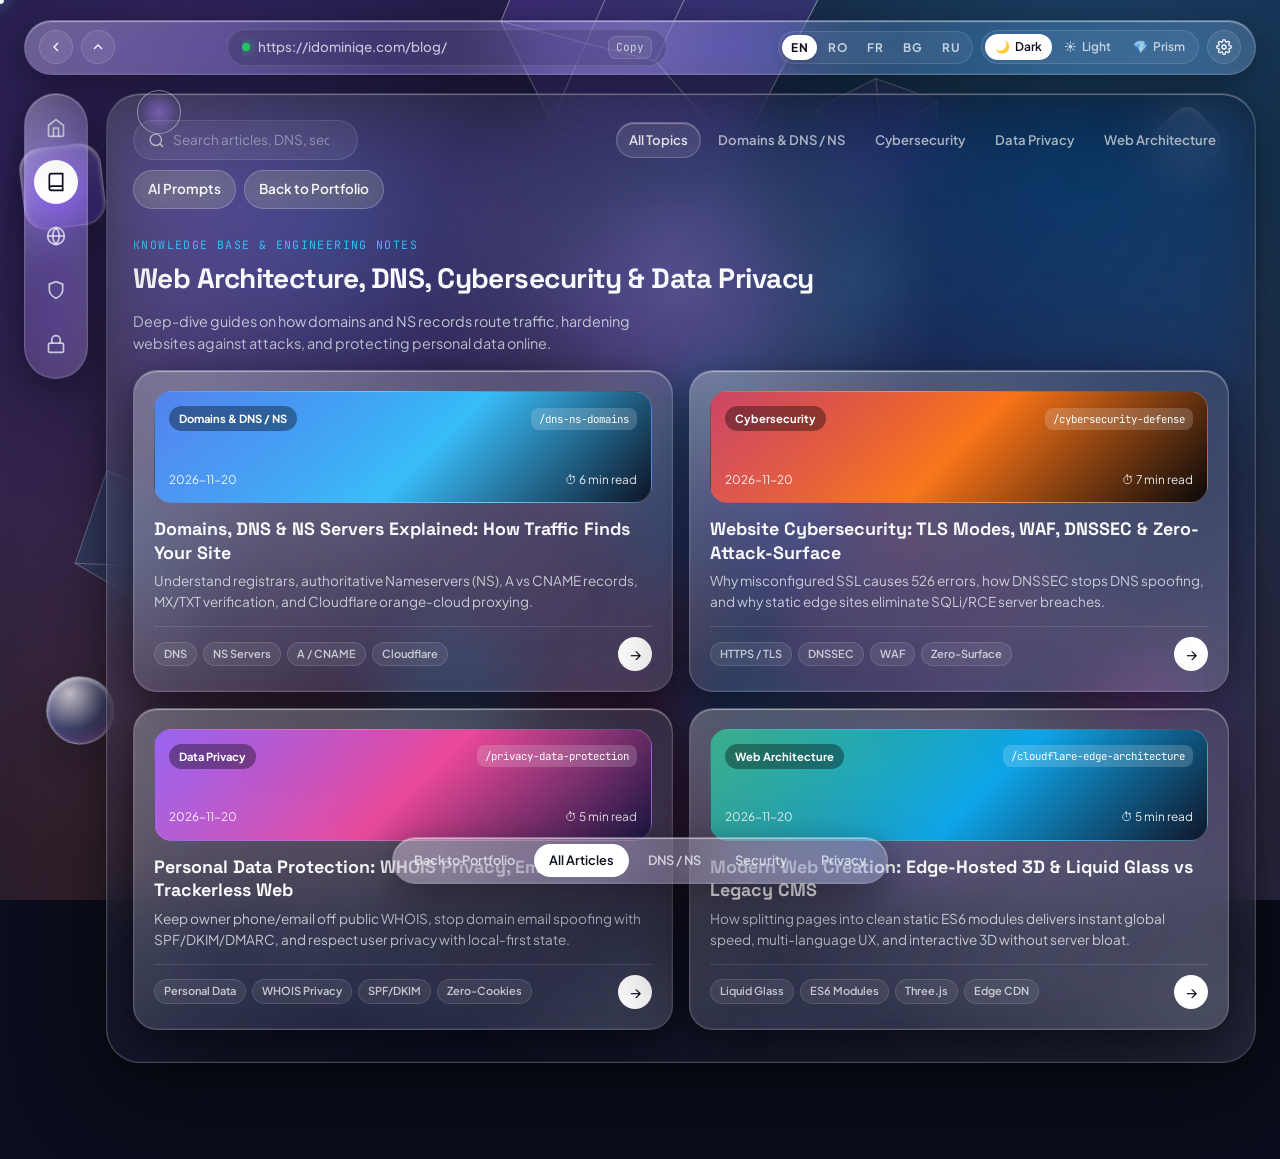
==== commit 6c1a3ed9: "feat: add AI Web Prompts & Live Demos gallery page (/prompts/)" ====
--- a/blog/index.html
+++ b/blog/index.html
@@ -105,7 +105,10 @@
 
           <nav class="shell-tabs" id="blog-topic-tabs" aria-label="Blog topics"></nav>
 
-          <a href="../index.html" class="btn-secondary-glass" data-blog-i18n="backHome">Back to Portfolio</a>
+          <div style="display:flex; gap:8px;">
+            <a href="../prompts/index.html" class="btn-secondary-glass" data-i18n="nav.prompts" style="padding:8px 14px;">AI Prompts</a>
+            <a href="../index.html" class="btn-secondary-glass" data-blog-i18n="backHome" style="padding:8px 14px;">Back to Portfolio</a>
+          </div>
         </div>
 
         <section class="shell-section">
--- a/css/style.css
+++ b/css/style.css
@@ -524,7 +524,8 @@
 }
 
 .domain-omnibox {
-  flex: 1;
+  flex: 1 1 260px;
+  min-width: 0;
   max-width: 440px;
   display: flex;
   align-items: center;
@@ -546,10 +547,19 @@
   display: flex;
   align-items: center;
   gap: 8px;
+  min-width: 0;
+  flex: 1;
   font-weight: 500;
   white-space: nowrap;
   overflow: hidden;
   text-overflow: ellipsis;
+}
+
+#omnibox-url-text {
+  min-width: 0;
+  overflow: hidden;
+  text-overflow: ellipsis;
+  white-space: nowrap;
 }
 
 .ssl-dot {
@@ -2042,12 +2052,14 @@
   }
   .bottom-pill-nav {
     width: calc(100vw - 20px);
-    justify-content: space-between;
+    flex-wrap: wrap;
+    justify-content: center;
+    border-radius: 20px;
     padding: 5px;
-    gap: 2px;
+    gap: 3px;
   }
   .bottom-nav-btn {
-    padding: 6px 8px;
+    padding: 5px 8px;
     font-size: 0.71rem;
   }
   .modal-preview-frame {
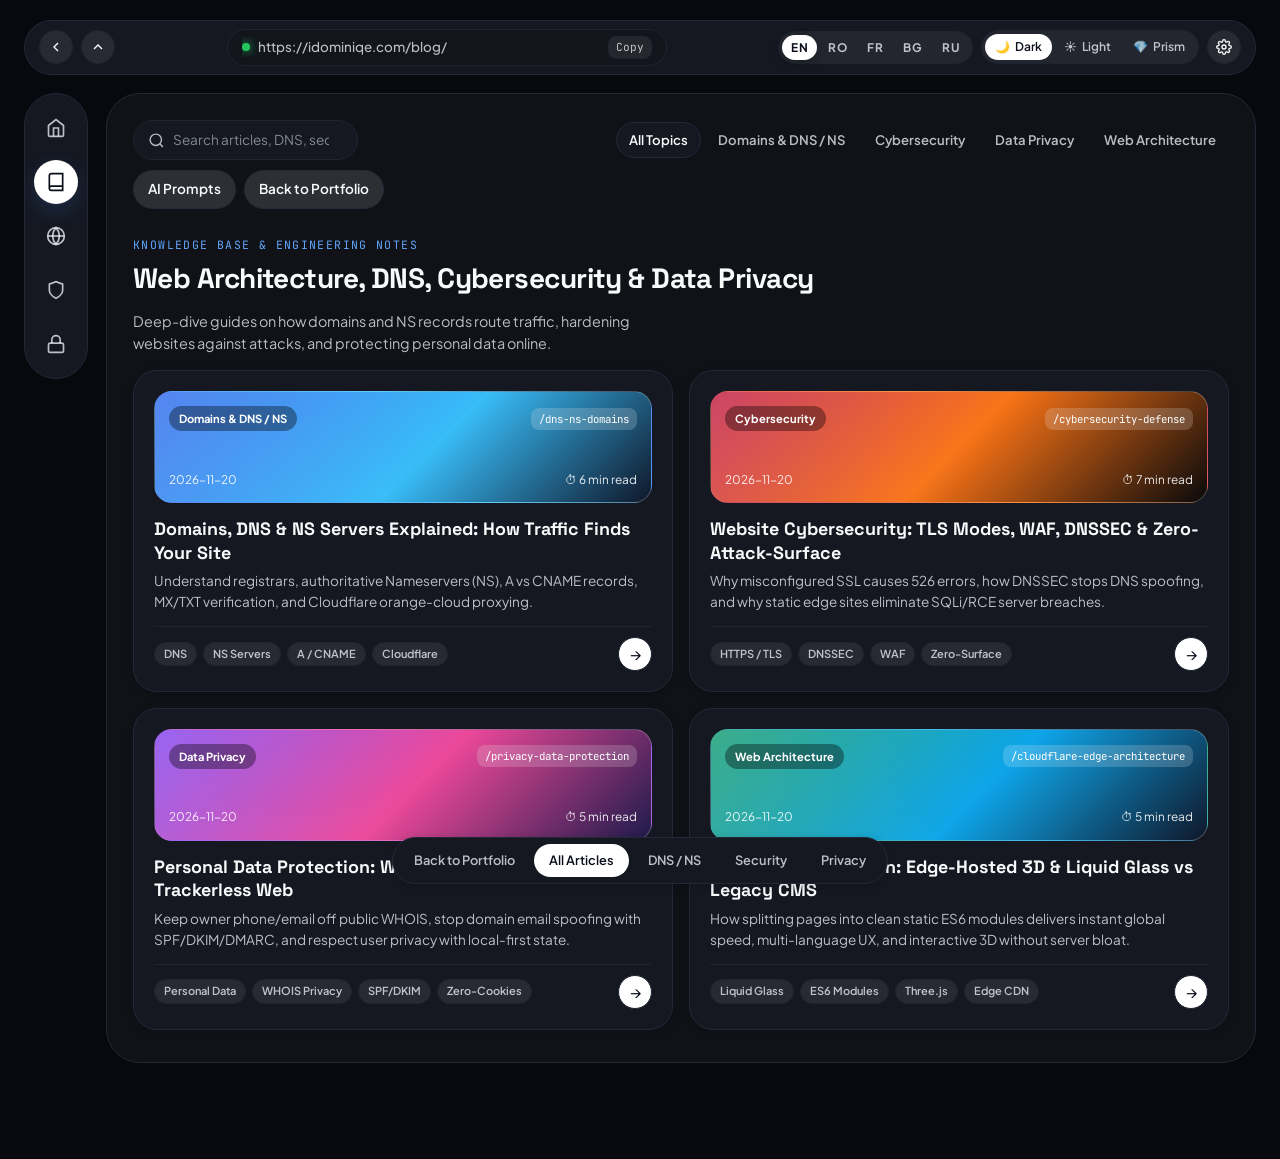
==== commit 3e35e5fe: "feat: make lightweight Flat black/white theme default & add staged lazy preloading" ====
--- a/blog/index.html
+++ b/blog/index.html
@@ -1,5 +1,5 @@
 <!DOCTYPE html>
-<html lang="en" data-palette="aurora" data-lighting="dark">
+<html lang="en" data-palette="flat" data-lighting="dark">
 <head>
   <meta charset="UTF-8" />
   <meta name="viewport" content="width=device-width, initial-scale=1.0, viewport-fit=cover" />
@@ -12,7 +12,7 @@
   <link rel="stylesheet" href="../css/style.css" />
   <link rel="stylesheet" href="../css/blog.css" />
 </head>
-<body class="custom-cursor-on">
+<body class="no-shards">
 
   <div class="scroll-progress-track" aria-hidden="true"><div class="scroll-progress-bar" id="scroll-progress-bar"></div></div>
 
--- a/css/style.css
+++ b/css/style.css
@@ -54,6 +54,30 @@
 }
 
 /* ---------------- COLOR PALETTES ---------------- */
+html[data-palette="flat"] {
+  --bg-1: #090a0f;
+  --bg-2: #090a0f;
+  --bg-3: #090a0f;
+  --orb-1: transparent;
+  --orb-2: transparent;
+  --orb-3: transparent;
+  --orb-4: transparent;
+  --accent: #3b82f6;
+  --accent-2: #60a5fa;
+  --accent-3: #818cf8;
+  --accent-glow: rgba(59, 130, 246, 0.18);
+  --glass-shell: #101218;
+  --glass-card: #151821;
+  --glass-card-hover: #1b1f2b;
+  --glass-pill: #151821;
+  --glass-modal: #12151d;
+  --glass-border: #242938;
+  --glass-border-soft: #1f2432;
+  --glass-highlight: transparent;
+  --glass-refract: transparent;
+  --glass-shadow: 0 2px 10px rgba(0, 0, 0, 0.18);
+}
+
 html[data-palette="aurora"] {
   --bg-1: #0b0e1c;
   --bg-2: #18133a;
@@ -160,6 +184,23 @@
   --bg-dim: 0.04;
 }
 
+html[data-lighting="light"][data-palette="flat"] {
+  --bg-1: #f4f5f7;
+  --bg-2: #f4f5f7;
+  --bg-3: #f4f5f7;
+  --glass-shell: #ffffff;
+  --glass-card: #f8f9fb;
+  --glass-card-hover: #eef1f6;
+  --glass-pill: #ffffff;
+  --glass-modal: #ffffff;
+  --glass-border: #e2e8f0;
+  --glass-border-soft: #e2e8f0;
+  --glass-highlight: transparent;
+  --glass-refract: transparent;
+  --glass-shadow: 0 2px 8px rgba(15, 23, 42, 0.04);
+  --accent: #2563eb;
+  --accent-2: #3b82f6;
+}
 html[data-lighting="light"][data-palette="aurora"] {
   --bg-1: #eef2ff;
   --bg-2: #e0f2fe;
@@ -400,6 +441,71 @@
   z-index: 1;
 }
 
+/* Zero-GPU Flat Mode Override */
+html[data-palette="flat"] .liquid-glass {
+  backdrop-filter: none !important;
+  -webkit-backdrop-filter: none !important;
+  box-shadow: var(--glass-shadow);
+}
+
+html[data-palette="flat"] .liquid-glass::before,
+html[data-palette="flat"] .liquid-glass::after,
+html[data-palette="flat"] .bg-noise {
+  display: none !important;
+}
+
+html[data-palette="flat"] .hero-status-chip,
+html[data-palette="flat"] .glass-tag,
+html[data-palette="flat"] .btn-secondary-glass {
+  backdrop-filter: none !important;
+  -webkit-backdrop-filter: none !important;
+  border-color: var(--glass-border);
+}
+
+html[data-palette="flat"] .hero-visual-bg {
+  opacity: 0.28;
+}
+
+html[data-palette="flat"][data-lighting="light"] .hero-visual-bg {
+  opacity: 0.14;
+}
+
+html[data-palette="flat"][data-lighting="light"] .hero-status-chip,
+html[data-palette="flat"][data-lighting="light"] .glass-tag,
+html[data-palette="flat"][data-lighting="light"] .btn-secondary-glass,
+html[data-palette="flat"][data-lighting="light"] .panel-badge,
+html[data-palette="flat"][data-lighting="light"] .palette-chip,
+html[data-palette="flat"][data-lighting="light"] .anim-chip,
+html[data-palette="flat"][data-lighting="light"] .tech-pill,
+html[data-palette="flat"][data-lighting="light"] .lang-switcher,
+html[data-palette="flat"][data-lighting="light"] .lighting-quick-pill,
+html[data-palette="flat"][data-lighting="light"] .domain-omnibox {
+  background: #f1f5f9;
+  border-color: #cbd5e1;
+  color: #0f172a;
+}
+
+/* Staged Preloading & Deferred Hydration */
+.deferred-section {
+  opacity: 0;
+  transform: translateY(8px);
+  transition: opacity 0.32s ease, transform 0.32s ease;
+}
+
+.deferred-section.is-ready {
+  opacity: 1;
+  transform: translateY(0);
+}
+
+.preload-placeholder {
+  padding: 22px;
+  border-radius: 18px;
+  border: 1px dashed var(--glass-border-soft);
+  text-align: center;
+  font-size: 0.82rem;
+  color: var(--text-muted);
+}
+
 /* ---------------- FLOATING 3D PARALLAX SHAPES ---------------- */
 .parallax-stage {
   position: relative;
@@ -1228,7 +1334,7 @@
 
 .palette-quick-pills {
   display: grid;
-  grid-template-columns: repeat(3, 1fr);
+  grid-template-columns: repeat(auto-fit, minmax(92px, 1fr));
   gap: 8px;
   margin-top: 10px;
 }
@@ -1253,8 +1359,14 @@
 }
 
 .palette-chip.active {
-  border-color: var(--glass-highlight);
-  background: rgba(255, 255, 255, 0.18);
+  border-color: var(--accent-2);
+  background: rgba(255, 255, 255, 0.16);
+}
+
+html[data-palette="flat"] .palette-chip.active,
+html[data-palette="flat"] .anim-chip.active {
+  border-color: var(--accent);
+  background: rgba(59, 130, 246, 0.14);
 }
 
 .swatch-dot {
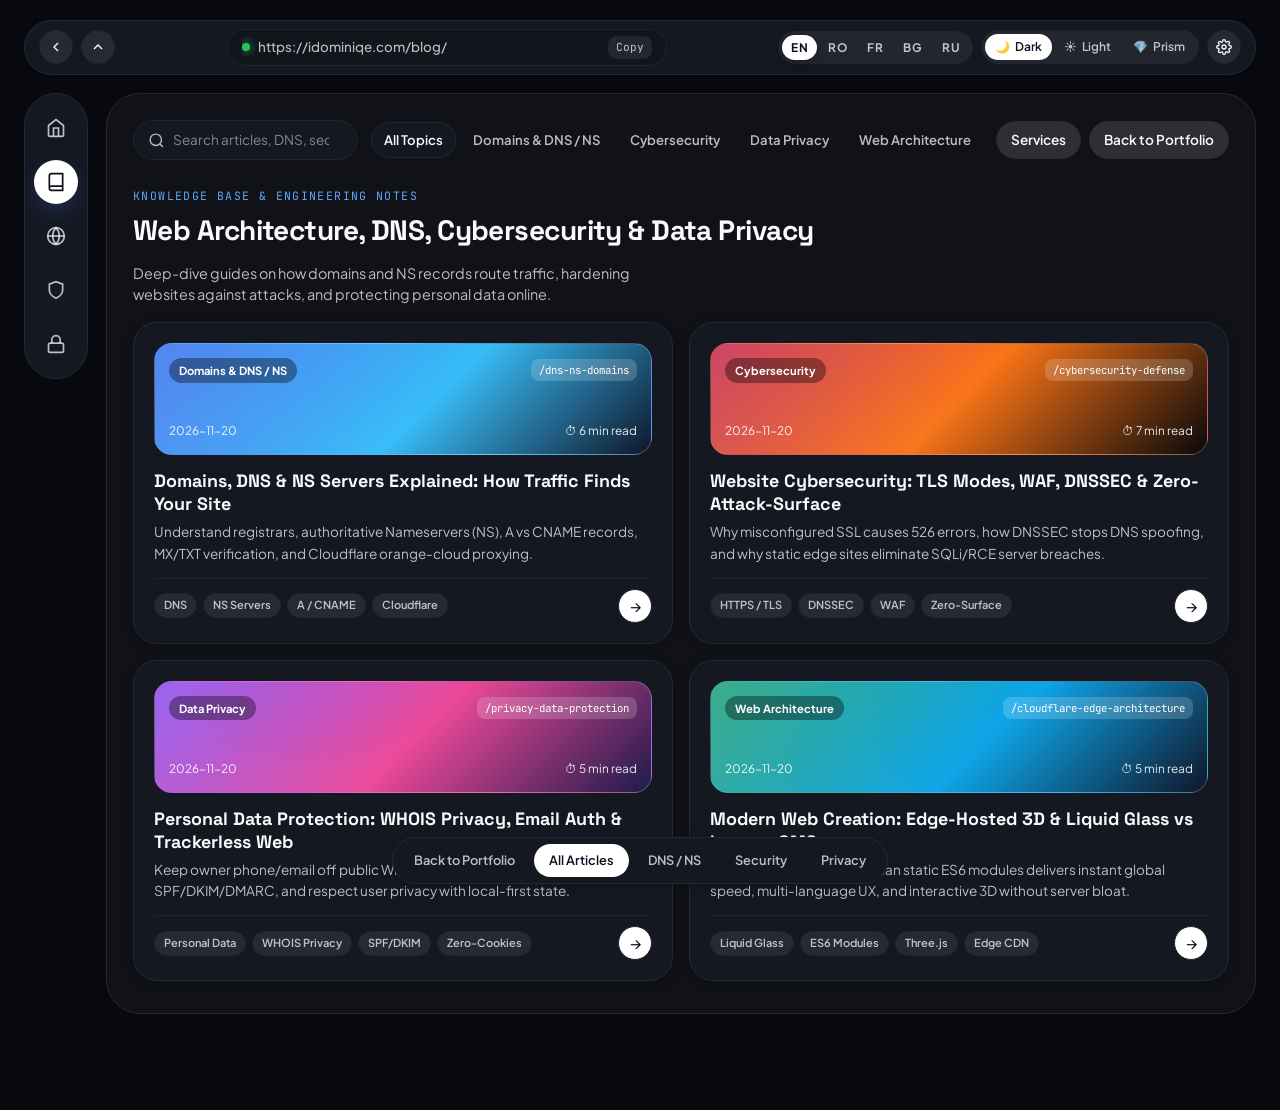
==== commit f44dd23c: "feat(v3): launch VisionOS single-screen home, live Google Weather bar, services page, archive v-2, a" ====
--- a/blog/index.html
+++ b/blog/index.html
@@ -106,8 +106,8 @@
           <nav class="shell-tabs" id="blog-topic-tabs" aria-label="Blog topics"></nav>
 
           <div style="display:flex; gap:8px;">
-            <a href="../prompts/index.html" class="btn-secondary-glass" data-i18n="nav.prompts" style="padding:8px 14px;">AI Prompts</a>
-            <a href="../index.html" class="btn-secondary-glass" data-blog-i18n="backHome" style="padding:8px 14px;">Back to Portfolio</a>
+            <a href="../services.html" class="btn-secondary-glass" data-i18n="nav.services" style="padding:8px 14px;">Services</a>
+            <a href="../index.html" class="btn-secondary-glass" data-blog-i18n="backHome" style="padding:8px 14px;">Back to Home</a>
           </div>
         </div>
 
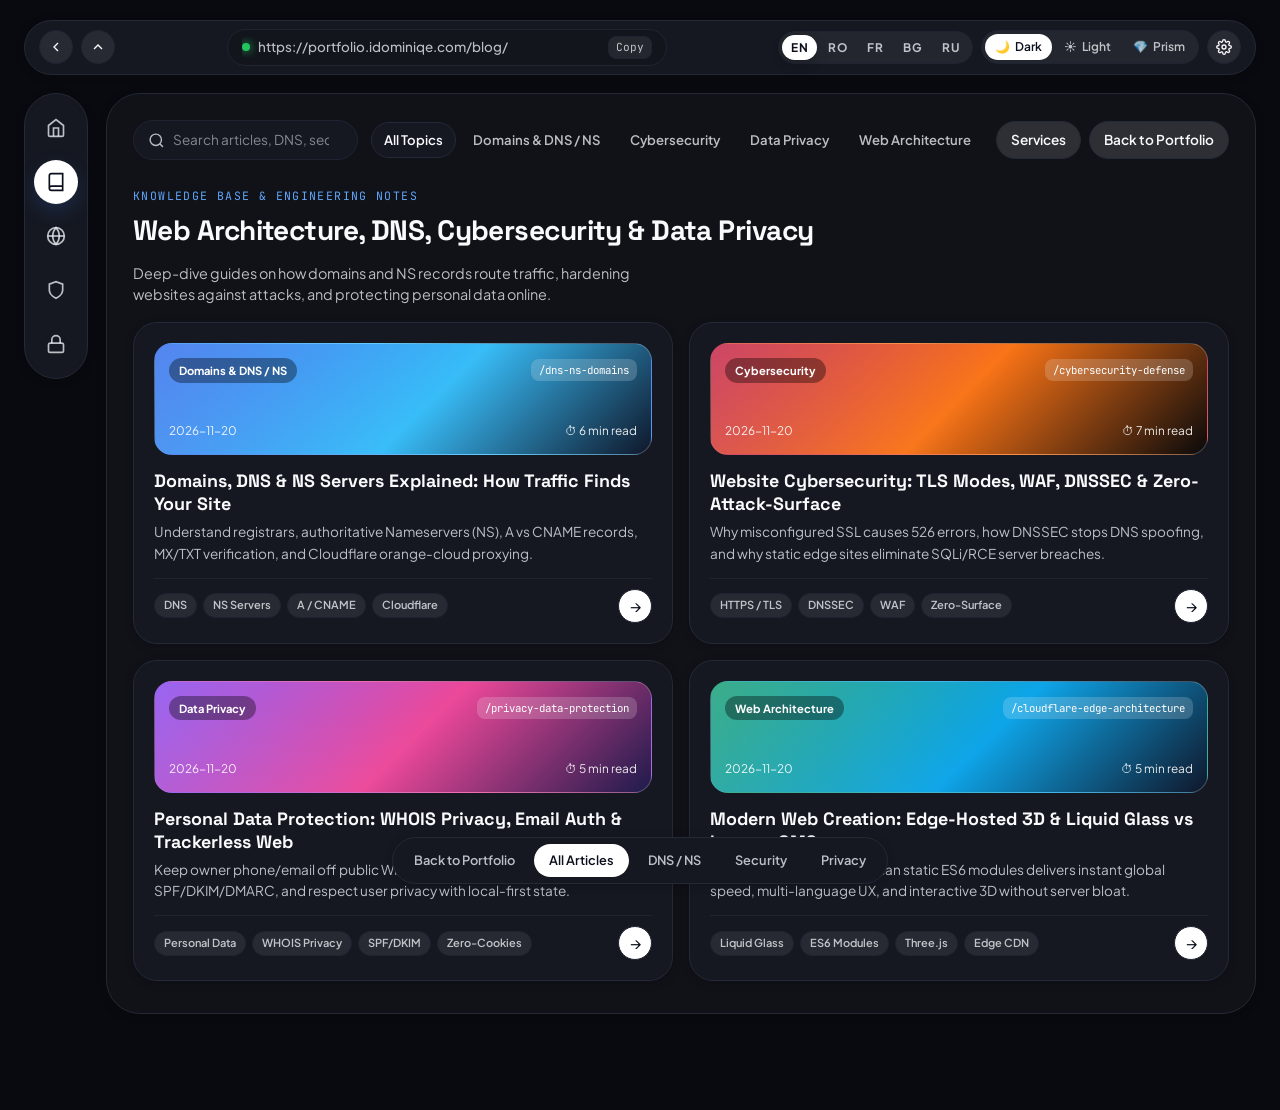
==== commit 788f13f1: "chore(domain): move standalone portfolio repo to portfolio.idominiqe.com" ====
--- a/blog/index.html
+++ b/blog/index.html
@@ -1,4 +1,4 @@
-<!DOCTYPE html>
+﻿<!DOCTYPE html>
 <html lang="en" data-palette="flat" data-lighting="dark">
 <head>
   <meta charset="UTF-8" />
@@ -51,7 +51,7 @@
       <div class="domain-omnibox">
         <div class="domain-url">
           <span class="ssl-dot" title="Cloudflare SSL Active"></span>
-          <span id="omnibox-url-text">https://idominiqe.com/blog/</span>
+          <span id="omnibox-url-text">https://portfolio.idominiqe.com/blog/</span>
         </div>
         <div class="omnibox-actions">
           <button class="kbd-hint" id="copy-domain-btn">Copy</button>
